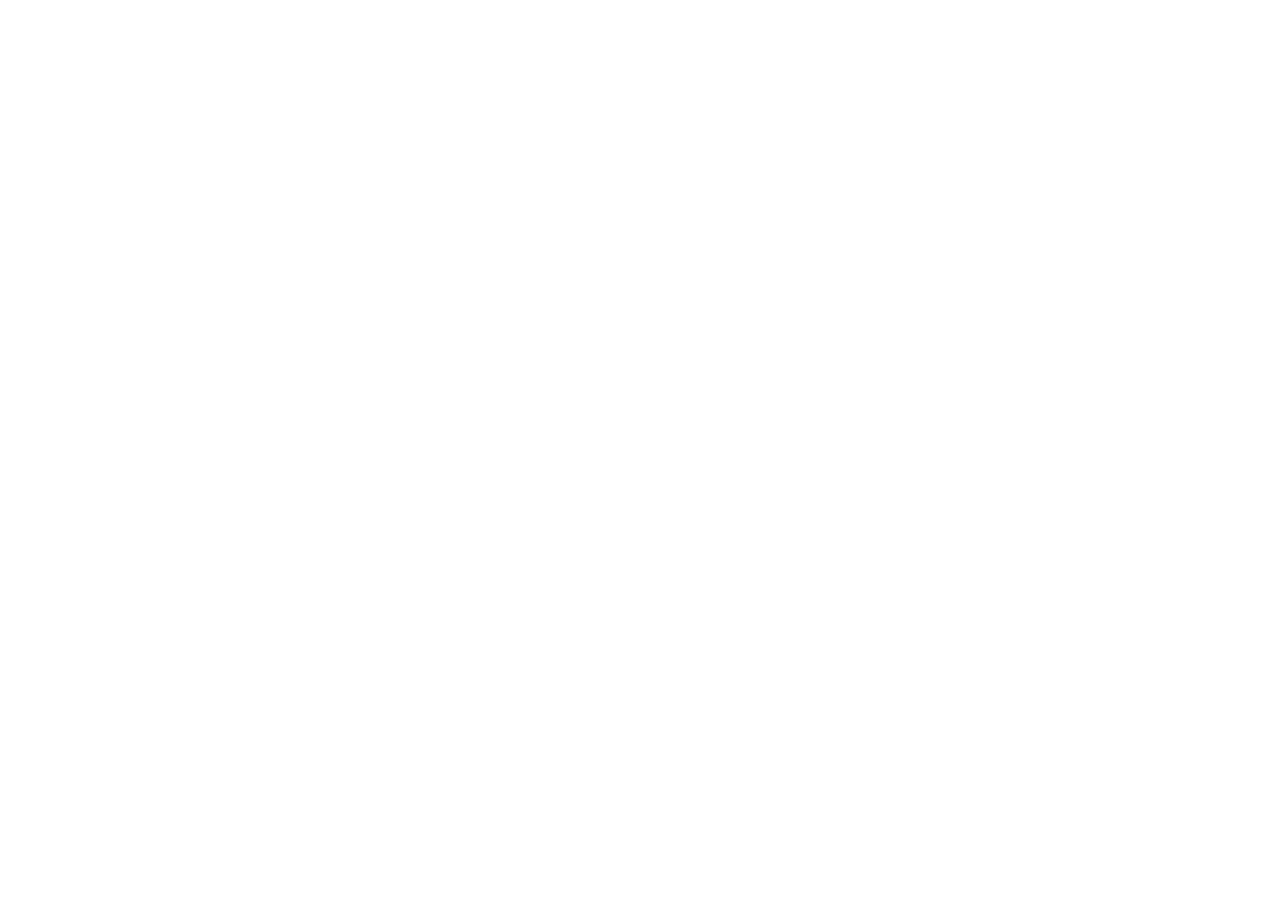
==== front-end/index.html @ 9d502c89 "init front-end" ====
<!DOCTYPE html>
<html lang="en">
<head>
    <meta charset="UTF-8">
    <meta name="viewport" content="width=device-width, initial-scale=1.0">
    <link rel="stylesheet" href="style.css">
    <title>Деловой Обед</title>
</head>
<body>
    
</body>
</html>
---- front-end/style.css ----
html, body, div, span, applet, object, 
	iframe, 
h1, h2, h3, h4, h5, h6, p, blockquote, 
	pre, 
a, abbr, acronym, address, big, cite, 
	code, 
del, dfn, em, img, ins, kbd, q, s, 
	samp, 
small, strike, strong, sub, sup, 
	tt, var, 
b, u, i, center,
dl, dt, dd, ol, ul, li,
fieldset, form, label, legend,
table, caption, tbody, tfoot, thead, 
	tr, th, td, 
article, aside, canvas, details, embed,
figure, figcaption, footer, header, 
	hgroup, 
menu, nav, output, ruby, section, 
	summary, 
time, mark, audio, video {
	margin: 0;
	padding: 0;
	border: 0;
	font-size: 100%;
	font: inherit;
	vertical-align: baseline;
}
/* HTML5 display-role reset for 
	older browsers */ 
article, aside, details, figcaption, 
	figure, 
footer, header, hgroup, menu, nav, 
	section { 
	display: block;
}
body {
	line-height: 1;
}
ol, ul {
	list-style: none;
}
blockquote, q {
	quotes: none;
}
blockquote:before, blockquote:after,
q:before, q:after {
	content: '';
	content: none;
}
table {
	border-collapse: collapse;
	border-spacing: 0;
}




.container{

}


@media(max-width: 360px){

}
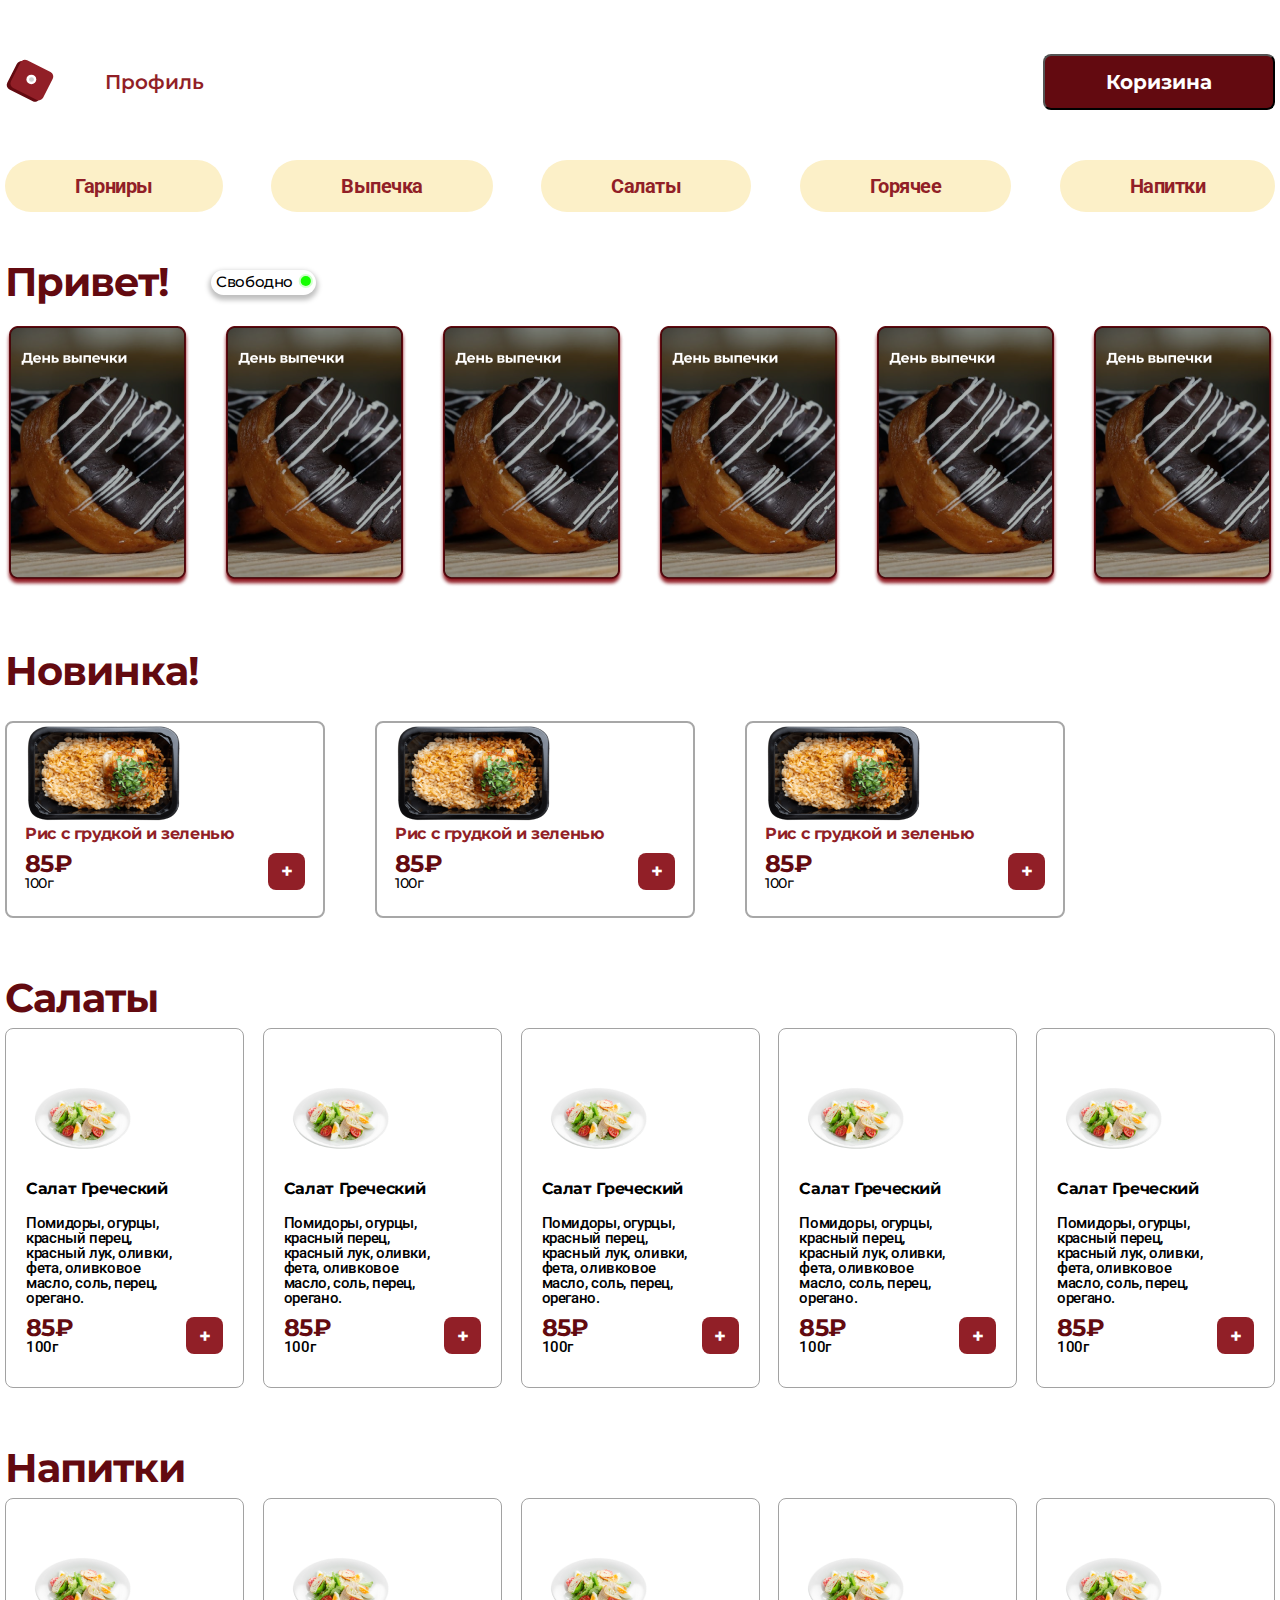
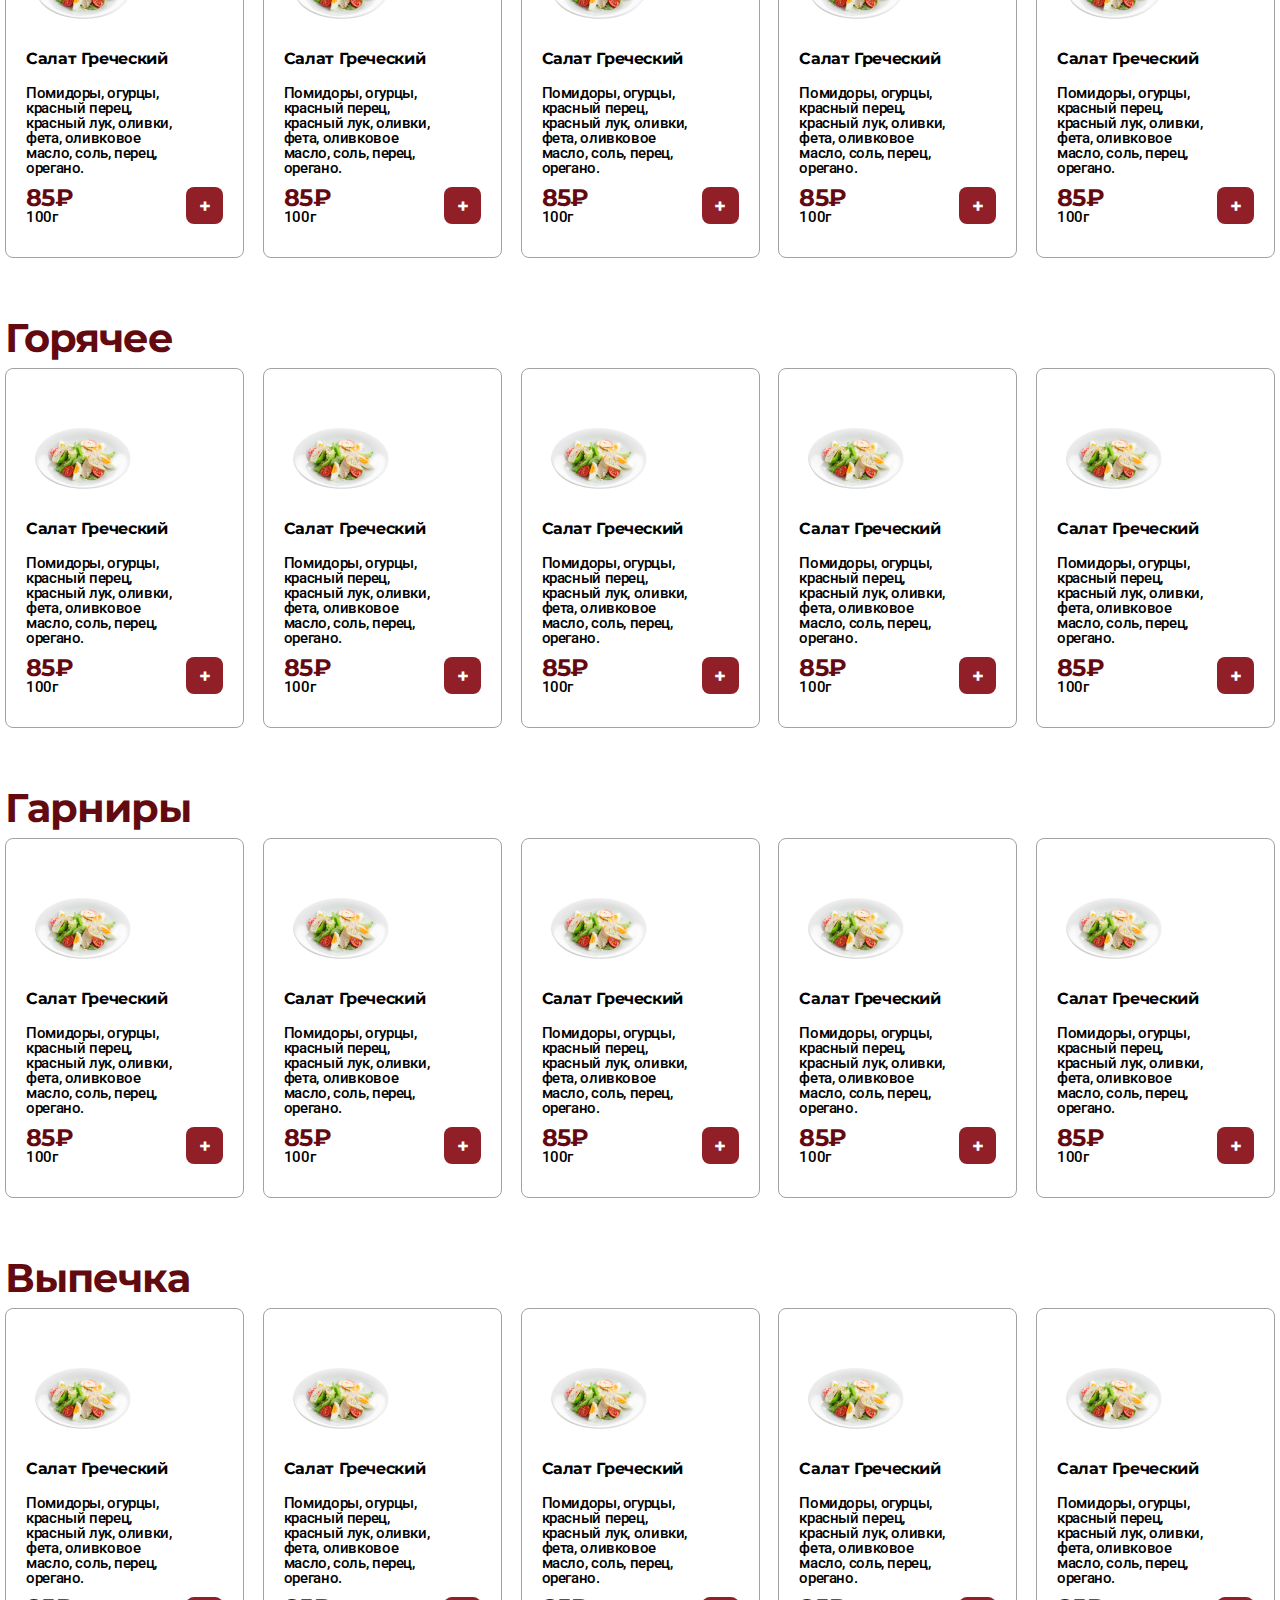
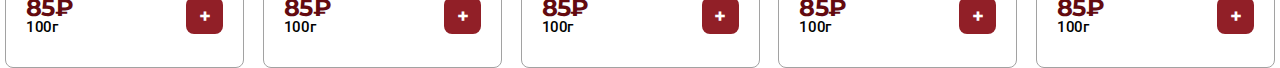
==== commit bdd7e52c: "main apge" ====
--- a/front-end/index.html
+++ b/front-end/index.html
@@ -1,12 +1,453 @@
 <!DOCTYPE html>
 <html lang="en">
+
 <head>
     <meta charset="UTF-8">
     <meta name="viewport" content="width=device-width, initial-scale=1.0">
     <link rel="stylesheet" href="style.css">
+    <link rel="shortcut icon" href="img/logo.svg" type="image/x-icon">
     <title>Деловой Обед</title>
 </head>
+
 <body>
-    
+    <header class="header">
+        <div class="container">
+            <div class="wrapper">
+                <div class="header__logo"><img src="img/logo.svg" alt=""></div>
+                <nav class="menu">
+                    <ul>
+                        <li><a href="user.html">Профиль</a></li>
+                    </ul>
+                </nav>
+                <button class="header__cart">Коризина</button>
+            </div>
+        </div>
+    </header>
+
+    <main class="content">
+        <section class="link_to_menu">
+            <div class="container">
+                <div class="wrapper">
+                    <div class="link_el">
+                        <p>Гарниры</p>
+                    </div>
+                    <div class="link_el">
+                        <p>Выпечка</p>
+                    </div>
+                    <div class="link_el">
+                        <p>Салаты</p>
+                    </div>
+                    <div class="link_el">
+                        <p>Горячее</p>
+                    </div>
+                    <div class="link_el">
+                        <p>Напитки</p>
+                    </div>
+                </div>
+            </div>
+        </section>
+        <section class="welcome">
+            <div class="container">
+                <div class="wrapper_title">
+                    <h1>Привет!</h1>
+                    <div class="queue">
+                        <p>Свободно</p>
+                        <div class="point">
+                            <img src="img/point.svg" alt="">
+                        </div>
+                    </div>
+                </div>
+            </div>
+        </section>
+        <section class="stories">
+            <div class="container">
+                <div class="wrapper">
+                    <img src="img/stories.png" alt="">
+                    <img src="img/stories.png" alt="">
+                    <img src="img/stories.png" alt="">
+                    <img src="img/stories.png" alt="">
+                    <img src="img/stories.png" alt="">
+                    <img src="img/stories.png" alt="">
+                </div>
+            </div>
+        </section>
+        <section class="new">
+            <div class="container">
+                <h1>Новинка!</h1>
+                <div class="wrapper">
+                    <div class="new__card">
+                        <img src="img/new.png" alt="">
+                        <h3>Рис с грудкой и зеленью</h3>
+                        <div class="new__card-footer">
+                            <div class="price">
+                                <h4>85₽</h4>
+                                <p>100г</p>
+                            </div>
+                            <button class="add__cart">+</button>
+                        </div>
+                    </div>
+                    <div class="new__card">
+                        <img src="img/new.png" alt="">
+                        <h3>Рис с грудкой и зеленью</h3>
+                        <div class="new__card-footer">
+                            <div class="price">
+                                <h4>85₽</h4>
+                                <p>100г</p>
+                            </div>
+                            <button class="add__cart">+</button>
+                        </div>
+                    </div>
+                    <div class="new__card">
+                        <img src="img/new.png" alt="">
+                        <h3>Рис с грудкой и зеленью</h3>
+                        <div class="new__card-footer">
+                            <div class="price">
+                                <h4>85₽</h4>
+                                <p>100г</p>
+                            </div>
+                            <button class="add__cart">+</button>
+                        </div>
+                    </div>
+                </div>
+            </div>
+        </section>
+
+        <section class="salad" id="salad">
+            <div class="container">
+                <h1 class="eat__title">Салаты</h1>
+                <div class="wrapper">
+                    <div class="eat__product">
+                        <img src="img/salad.png" alt="">
+                        <h3>Салат Греческий</h3>
+                        <p>Помидоры, огурцы, красный перец, красный лук, оливки, фета, оливковое масло, соль, перец, орегано.</p>
+                        <div class="new__card-footer">
+                            <div class="price">
+                                <h4>85₽</h4>
+                                <p>100г</p>
+                            </div>
+                            <button class="add__cart">+</button>
+                        </div>
+                    </div>
+                    <div class="eat__product">
+                        <img src="img/salad.png" alt="">
+                        <h3>Салат Греческий</h3>
+                        <p>Помидоры, огурцы, красный перец, красный лук, оливки, фета, оливковое масло, соль, перец, орегано.</p>
+                        <div class="new__card-footer">
+                            <div class="price">
+                                <h4>85₽</h4>
+                                <p>100г</p>
+                            </div>
+                            <button class="add__cart">+</button>
+                        </div>
+                    </div>
+                    <div class="eat__product">
+                        <img src="img/salad.png" alt="">
+                        <h3>Салат Греческий</h3>
+                        <p>Помидоры, огурцы, красный перец, красный лук, оливки, фета, оливковое масло, соль, перец, орегано.</p>
+                        <div class="new__card-footer">
+                            <div class="price">
+                                <h4>85₽</h4>
+                                <p>100г</p>
+                            </div>
+                            <button class="add__cart">+</button>
+                        </div>
+                    </div>
+                    <div class="eat__product">
+                        <img src="img/salad.png" alt="">
+                        <h3>Салат Греческий</h3>
+                        <p>Помидоры, огурцы, красный перец, красный лук, оливки, фета, оливковое масло, соль, перец, орегано.</p>
+                        <div class="new__card-footer">
+                            <div class="price">
+                                <h4>85₽</h4>
+                                <p>100г</p>
+                            </div>
+                            <button class="add__cart">+</button>
+                        </div>
+                    </div>
+                    <div class="eat__product">
+                        <img src="img/salad.png" alt="">
+                        <h3>Салат Греческий</h3>
+                        <p>Помидоры, огурцы, красный перец, красный лук, оливки, фета, оливковое масло, соль, перец, орегано.</p>
+                        <div class="new__card-footer">
+                            <div class="price">
+                                <h4>85₽</h4>
+                                <p>100г</p>
+                            </div>
+                            <button class="add__cart">+</button>
+                        </div>
+                    </div>
+                </div>
+            </div>
+        </section>
+        <section class="drink" id="drink">
+            <div class="container">
+                <h1 class="eat__title">Напитки</h1>
+                <div class="wrapper">
+                    <div class="eat__product">
+                        <img src="img/salad.png" alt="">
+                        <h3>Салат Греческий</h3>
+                        <p>Помидоры, огурцы, красный перец, красный лук, оливки, фета, оливковое масло, соль, перец, орегано.</p>
+                        <div class="new__card-footer">
+                            <div class="price">
+                                <h4>85₽</h4>
+                                <p>100г</p>
+                            </div>
+                            <button class="add__cart">+</button>
+                        </div>
+                    </div>
+                    <div class="eat__product">
+                        <img src="img/salad.png" alt="">
+                        <h3>Салат Греческий</h3>
+                        <p>Помидоры, огурцы, красный перец, красный лук, оливки, фета, оливковое масло, соль, перец, орегано.</p>
+                        <div class="new__card-footer">
+                            <div class="price">
+                                <h4>85₽</h4>
+                                <p>100г</p>
+                            </div>
+                            <button class="add__cart">+</button>
+                        </div>
+                    </div>
+                    <div class="eat__product">
+                        <img src="img/salad.png" alt="">
+                        <h3>Салат Греческий</h3>
+                        <p>Помидоры, огурцы, красный перец, красный лук, оливки, фета, оливковое масло, соль, перец, орегано.</p>
+                        <div class="new__card-footer">
+                            <div class="price">
+                                <h4>85₽</h4>
+                                <p>100г</p>
+                            </div>
+                            <button class="add__cart">+</button>
+                        </div>
+                    </div>
+                    <div class="eat__product">
+                        <img src="img/salad.png" alt="">
+                        <h3>Салат Греческий</h3>
+                        <p>Помидоры, огурцы, красный перец, красный лук, оливки, фета, оливковое масло, соль, перец, орегано.</p>
+                        <div class="new__card-footer">
+                            <div class="price">
+                                <h4>85₽</h4>
+                                <p>100г</p>
+                            </div>
+                            <button class="add__cart">+</button>
+                        </div>
+                    </div>
+                    <div class="eat__product">
+                        <img src="img/salad.png" alt="">
+                        <h3>Салат Греческий</h3>
+                        <p>Помидоры, огурцы, красный перец, красный лук, оливки, фета, оливковое масло, соль, перец, орегано.</p>
+                        <div class="new__card-footer">
+                            <div class="price">
+                                <h4>85₽</h4>
+                                <p>100г</p>
+                            </div>
+                            <button class="add__cart">+</button>
+                        </div>
+                    </div>
+                </div>
+            </div>
+        </section>
+        <section class="hot" id="hot">
+            <div class="container">
+                <h1 class="eat__title">Горячее</h1>
+                <div class="wrapper">
+                    <div class="eat__product">
+                        <img src="img/salad.png" alt="">
+                        <h3>Салат Греческий</h3>
+                        <p>Помидоры, огурцы, красный перец, красный лук, оливки, фета, оливковое масло, соль, перец, орегано.</p>
+                        <div class="new__card-footer">
+                            <div class="price">
+                                <h4>85₽</h4>
+                                <p>100г</p>
+                            </div>
+                            <button class="add__cart">+</button>
+                        </div>
+                    </div>
+                    <div class="eat__product">
+                        <img src="img/salad.png" alt="">
+                        <h3>Салат Греческий</h3>
+                        <p>Помидоры, огурцы, красный перец, красный лук, оливки, фета, оливковое масло, соль, перец, орегано.</p>
+                        <div class="new__card-footer">
+                            <div class="price">
+                                <h4>85₽</h4>
+                                <p>100г</p>
+                            </div>
+                            <button class="add__cart">+</button>
+                        </div>
+                    </div>
+                    <div class="eat__product">
+                        <img src="img/salad.png" alt="">
+                        <h3>Салат Греческий</h3>
+                        <p>Помидоры, огурцы, красный перец, красный лук, оливки, фета, оливковое масло, соль, перец, орегано.</p>
+                        <div class="new__card-footer">
+                            <div class="price">
+                                <h4>85₽</h4>
+                                <p>100г</p>
+                            </div>
+                            <button class="add__cart">+</button>
+                        </div>
+                    </div>
+                    <div class="eat__product">
+                        <img src="img/salad.png" alt="">
+                        <h3>Салат Греческий</h3>
+                        <p>Помидоры, огурцы, красный перец, красный лук, оливки, фета, оливковое масло, соль, перец, орегано.</p>
+                        <div class="new__card-footer">
+                            <div class="price">
+                                <h4>85₽</h4>
+                                <p>100г</p>
+                            </div>
+                            <button class="add__cart">+</button>
+                        </div>
+                    </div>
+                    <div class="eat__product">
+                        <img src="img/salad.png" alt="">
+                        <h3>Салат Греческий</h3>
+                        <p>Помидоры, огурцы, красный перец, красный лук, оливки, фета, оливковое масло, соль, перец, орегано.</p>
+                        <div class="new__card-footer">
+                            <div class="price">
+                                <h4>85₽</h4>
+                                <p>100г</p>
+                            </div>
+                            <button class="add__cart">+</button>
+                        </div>
+                    </div>
+                </div>
+            </div>
+        </section>
+        <section class="garnish" id="garnish">
+            <div class="container">
+                <h1 class="eat__title">Гарниры</h1>
+                <div class="wrapper">
+                    <div class="eat__product">
+                        <img src="img/salad.png" alt="">
+                        <h3>Салат Греческий</h3>
+                        <p>Помидоры, огурцы, красный перец, красный лук, оливки, фета, оливковое масло, соль, перец, орегано.</p>
+                        <div class="new__card-footer">
+                            <div class="price">
+                                <h4>85₽</h4>
+                                <p>100г</p>
+                            </div>
+                            <button class="add__cart">+</button>
+                        </div>
+                    </div>
+                    <div class="eat__product">
+                        <img src="img/salad.png" alt="">
+                        <h3>Салат Греческий</h3>
+                        <p>Помидоры, огурцы, красный перец, красный лук, оливки, фета, оливковое масло, соль, перец, орегано.</p>
+                        <div class="new__card-footer">
+                            <div class="price">
+                                <h4>85₽</h4>
+                                <p>100г</p>
+                            </div>
+                            <button class="add__cart">+</button>
+                        </div>
+                    </div>
+                    <div class="eat__product">
+                        <img src="img/salad.png" alt="">
+                        <h3>Салат Греческий</h3>
+                        <p>Помидоры, огурцы, красный перец, красный лук, оливки, фета, оливковое масло, соль, перец, орегано.</p>
+                        <div class="new__card-footer">
+                            <div class="price">
+                                <h4>85₽</h4>
+                                <p>100г</p>
+                            </div>
+                            <button class="add__cart">+</button>
+                        </div>
+                    </div>
+                    <div class="eat__product">
+                        <img src="img/salad.png" alt="">
+                        <h3>Салат Греческий</h3>
+                        <p>Помидоры, огурцы, красный перец, красный лук, оливки, фета, оливковое масло, соль, перец, орегано.</p>
+                        <div class="new__card-footer">
+                            <div class="price">
+                                <h4>85₽</h4>
+                                <p>100г</p>
+                            </div>
+                            <button class="add__cart">+</button>
+                        </div>
+                    </div>
+                    <div class="eat__product">
+                        <img src="img/salad.png" alt="">
+                        <h3>Салат Греческий</h3>
+                        <p>Помидоры, огурцы, красный перец, красный лук, оливки, фета, оливковое масло, соль, перец, орегано.</p>
+                        <div class="new__card-footer">
+                            <div class="price">
+                                <h4>85₽</h4>
+                                <p>100г</p>
+                            </div>
+                            <button class="add__cart">+</button>
+                        </div>
+                    </div>
+                </div>
+            </div>
+        </section>
+        <section class="cake" id="cake">
+            <div class="container">
+                <h1 class="eat__title">Выпечка</h1>
+                <div class="wrapper">
+                    <div class="eat__product">
+                        <img src="img/salad.png" alt="">
+                        <h3>Салат Греческий</h3>
+                        <p>Помидоры, огурцы, красный перец, красный лук, оливки, фета, оливковое масло, соль, перец, орегано.</p>
+                        <div class="new__card-footer">
+                            <div class="price">
+                                <h4>85₽</h4>
+                                <p>100г</p>
+                            </div>
+                            <button class="add__cart">+</button>
+                        </div>
+                    </div>
+                    <div class="eat__product">
+                        <img src="img/salad.png" alt="">
+                        <h3>Салат Греческий</h3>
+                        <p>Помидоры, огурцы, красный перец, красный лук, оливки, фета, оливковое масло, соль, перец, орегано.</p>
+                        <div class="new__card-footer">
+                            <div class="price">
+                                <h4>85₽</h4>
+                                <p>100г</p>
+                            </div>
+                            <button class="add__cart">+</button>
+                        </div>
+                    </div>
+                    <div class="eat__product">
+                        <img src="img/salad.png" alt="">
+                        <h3>Салат Греческий</h3>
+                        <p>Помидоры, огурцы, красный перец, красный лук, оливки, фета, оливковое масло, соль, перец, орегано.</p>
+                        <div class="new__card-footer">
+                            <div class="price">
+                                <h4>85₽</h4>
+                                <p>100г</p>
+                            </div>
+                            <button class="add__cart">+</button>
+                        </div>
+                    </div>
+                    <div class="eat__product">
+                        <img src="img/salad.png" alt="">
+                        <h3>Салат Греческий</h3>
+                        <p>Помидоры, огурцы, красный перец, красный лук, оливки, фета, оливковое масло, соль, перец, орегано.</p>
+                        <div class="new__card-footer">
+                            <div class="price">
+                                <h4>85₽</h4>
+                                <p>100г</p>
+                            </div>
+                            <button class="add__cart">+</button>
+                        </div>
+                    </div>
+                    <div class="eat__product">
+                        <img src="img/salad.png" alt="">
+                        <h3>Салат Греческий</h3>
+                        <p>Помидоры, огурцы, красный перец, красный лук, оливки, фета, оливковое масло, соль, перец, орегано.</p>
+                        <div class="new__card-footer">
+                            <div class="price">
+                                <h4>85₽</h4>
+                                <p>100г</p>
+                            </div>
+                            <button class="add__cart">+</button>
+                        </div>
+                    </div>
+                </div>
+            </div>
+        </section>
+    </main>
 </body>
+
 </html>--- a/front-end/style.css
+++ b/front-end/style.css
@@ -1,66 +1,398 @@
-html, body, div, span, applet, object, 
-	iframe, 
-h1, h2, h3, h4, h5, h6, p, blockquote, 
-	pre, 
-a, abbr, acronym, address, big, cite, 
-	code, 
-del, dfn, em, img, ins, kbd, q, s, 
-	samp, 
-small, strike, strong, sub, sup, 
-	tt, var, 
-b, u, i, center,
-dl, dt, dd, ol, ul, li,
-fieldset, form, label, legend,
-table, caption, tbody, tfoot, thead, 
-	tr, th, td, 
-article, aside, canvas, details, embed,
-figure, figcaption, footer, header, 
-	hgroup, 
-menu, nav, output, ruby, section, 
-	summary, 
-time, mark, audio, video {
-	margin: 0;
-	padding: 0;
-	border: 0;
-	font-size: 100%;
-	font: inherit;
-	vertical-align: baseline;
-}
+@import url('https://fonts.googleapis.com/css2?family=Montserrat:wght@400;500;600;700&family=Roboto:wght@400;500&display=swap');
+
+html,
+body,
+div,
+span,
+applet,
+object,
+iframe,
+h1,
+h2,
+h3,
+h4,
+h5,
+h6,
+p,
+blockquote,
+pre,
+a,
+abbr,
+acronym,
+address,
+big,
+cite,
+code,
+del,
+dfn,
+em,
+img,
+ins,
+kbd,
+q,
+s,
+samp,
+small,
+strike,
+strong,
+sub,
+sup,
+tt,
+var,
+b,
+u,
+i,
+center,
+dl,
+dt,
+dd,
+ol,
+ul,
+li,
+fieldset,
+form,
+label,
+legend,
+table,
+caption,
+tbody,
+tfoot,
+thead,
+tr,
+th,
+td,
+article,
+aside,
+canvas,
+details,
+embed,
+figure,
+figcaption,
+footer,
+header,
+hgroup,
+menu,
+nav,
+output,
+ruby,
+section,
+summary,
+time,
+mark,
+audio,
+video {
+    margin: 0;
+    padding: 0;
+    border: 0;
+    font-size: 100%;
+    font: inherit;
+    vertical-align: baseline;
+}
+
 /* HTML5 display-role reset for 
-	older browsers */ 
-article, aside, details, figcaption, 
-	figure, 
-footer, header, hgroup, menu, nav, 
-	section { 
-	display: block;
-}
+	older browsers */
+article,
+aside,
+details,
+figcaption,
+figure,
+footer,
+header,
+hgroup,
+menu,
+nav,
+section {
+    display: block;
+}
+
 body {
-	line-height: 1;
-}
-ol, ul {
-	list-style: none;
-}
-blockquote, q {
-	quotes: none;
-}
-blockquote:before, blockquote:after,
-q:before, q:after {
-	content: '';
-	content: none;
-}
+    line-height: 1;
+}
+
+ol,
+ul {
+    list-style: none;
+}
+
+blockquote,
+q {
+    quotes: none;
+}
+
+blockquote:before,
+blockquote:after,
+q:before,
+q:after {
+    content: '';
+    content: none;
+}
+
 table {
-	border-collapse: collapse;
-	border-spacing: 0;
-}
-
-
-
-
-.container{
-
-}
-
-
-@media(max-width: 360px){
-
+    border-collapse: collapse;
+    border-spacing: 0;
+}
+
+
+
+
+.container {
+    width: 1270px;
+    margin: 0 auto;
+}
+
+.wrapper {
+    display: flex;
+    justify-content: space-between;
+    align-items: center;
+    flex-wrap: wrap;
+}
+
+.header {
+    padding-top: 54px;
+}
+
+.menu {
+    flex-basis: 70%;
+}
+
+.menu ul li a {
+    text-decoration: none;
+    color: #911F27;
+    font-family: Montserrat;
+    font-size: 20px;
+    font-style: normal;
+    font-weight: 600;
+    line-height: normal;
+}
+
+.header__cart {
+    cursor: pointer;
+
+    padding: 14px 61px;
+
+    color: #FFF;
+    font-family: Montserrat;
+    font-size: 20px;
+
+    font-weight: 700;
+    border-radius: 8px;
+    background: #630A10;
+}
+
+.link_to_menu {
+    padding-top: 50px;
+}
+
+.link_el {
+    cursor: pointer;
+    padding: 16px 70px;
+    border-radius: 33.5px;
+    background: #FCF0C8;
+}
+
+.link_el p {
+    color: #911F27;
+    font-family: Roboto;
+    font-size: 20px;
+    font-style: normal;
+    font-weight: 700;
+    line-height: 100%;
+    /* 20px */
+    letter-spacing: -0.5px;
+}
+
+.welcome {
+    padding-top: 50px;
+}
+
+.stories {
+    padding-top: 24px;
+}
+
+.stories img {
+    cursor: pointer;
+}
+
+.wrapper_title {
+    display: flex;
+    align-items: center;
+}
+
+.wrapper_title h1 {
+    color: #630A10;
+    font-family: Montserrat;
+    font-size: 40px;
+    font-style: normal;
+    font-weight: 700;
+    line-height: 100%;
+    /* 40px */
+    letter-spacing: -1px;
+}
+
+.queue {
+    margin-left: 42px;
+    padding: 4px 0px;
+    display: flex;
+    border-radius: 12.5px;
+    background: #FFF;
+    box-shadow: 0px 3px 5.3px 2px rgba(0, 0, 0, 0.25);
+}
+
+.queue p {
+    padding: 0px 5px;
+
+    color: #000;
+    font-family: Montserrat;
+    font-size: 15px;
+    font-style: normal;
+    font-weight: 500;
+    line-height: 100%;
+    /* 15px */
+    letter-spacing: -0.375px;
+}
+
+.point {
+    padding-right: 3px;
+}
+
+.new {
+    padding-top: 63px;
+}
+
+.new .wrapper {
+    justify-content: flex-start;
+}
+
+
+
+.new h1 {
+    color: #630A10;
+    font-family: Montserrat;
+    font-size: 40px;
+    font-style: normal;
+    font-weight: 700;
+    line-height: 100%;
+    /* 40px */
+    letter-spacing: -1px;
+
+    padding-bottom: 30px;
+}
+
+
+.new__card {
+    margin-right: 50px;
+    width: 280px;
+    height: 193px;
+    padding: 0px 18px;
+    border-radius: 8px;
+    border: 2px solid #A7A7A7;
+}
+
+.new__card h3 {
+    color: #911F27;
+    font-family: Montserrat;
+
+    font-style: normal;
+    font-weight: 700;
+    line-height: 100%;
+    /* 15px */
+    letter-spacing: -0.375px;
+}
+
+.new__card-footer {
+    padding-top: 10px;
+    display: flex;
+    align-items: center;
+    justify-content: space-between;
+}
+
+.price h4 {
+    color: #630A10;
+    font-family: Montserrat;
+    font-size: 24px;
+    font-style: normal;
+    font-weight: 700;
+    line-height: 100%;
+    /* 24px */
+    letter-spacing: -0.6px;
+}
+
+.price p {
+    color: #000;
+    font-family: Montserrat;
+    font-size: 14px;
+    font-style: normal;
+    font-weight: 500;
+    line-height: 100%;
+    /* 14px */
+    letter-spacing: -0.35px;
+}
+
+.add__cart {
+    cursor: pointer;
+    border: none;
+
+    width: 37px;
+    height: 37px;
+
+    border-radius: 8px;
+    background: #911F27;
+
+    color: #FFF;
+    font-family: Montserrat;
+    font-size: 20px;
+    font-style: normal;
+    font-weight: 700;
+    line-height: 100%;
+    /* 20px */
+    letter-spacing: -0.5px;
+}
+
+.eat__product {
+    padding: 32px 20px;
+    border-radius: 8px;
+    border: 1px solid #A2A2A2;
+    background: #FFF;
+}
+
+.eat__title{
+    padding-top: 60px;
+    padding-bottom: 10px;
+    color: #630A10;
+font-family: Montserrat;
+font-size: 40px;
+font-style: normal;
+font-weight: 700;
+line-height: 100%; /* 40px */
+letter-spacing: -1px;
+}
+
+
+.eat__product h3 {
+    padding-bottom: 19px;
+    color: #000;
+    font-family: Montserrat;
+    font-style: normal;
+    font-weight: 700;
+    line-height: 100%;
+    /* 15px */
+    letter-spacing: -0.375px;
+}
+
+.eat__product p {
+    color: #000;
+    font-family: Roboto;
+    font-size: 15px;
+    font-style: normal;
+    font-weight: 500;
+    line-height: 100%;
+    /* 15px */
+    letter-spacing: -0.375px;
+    width: 160px;
+}
+
+@media(max-width: 450px) {
+    .container {
+        width: 312px;
+    }
 }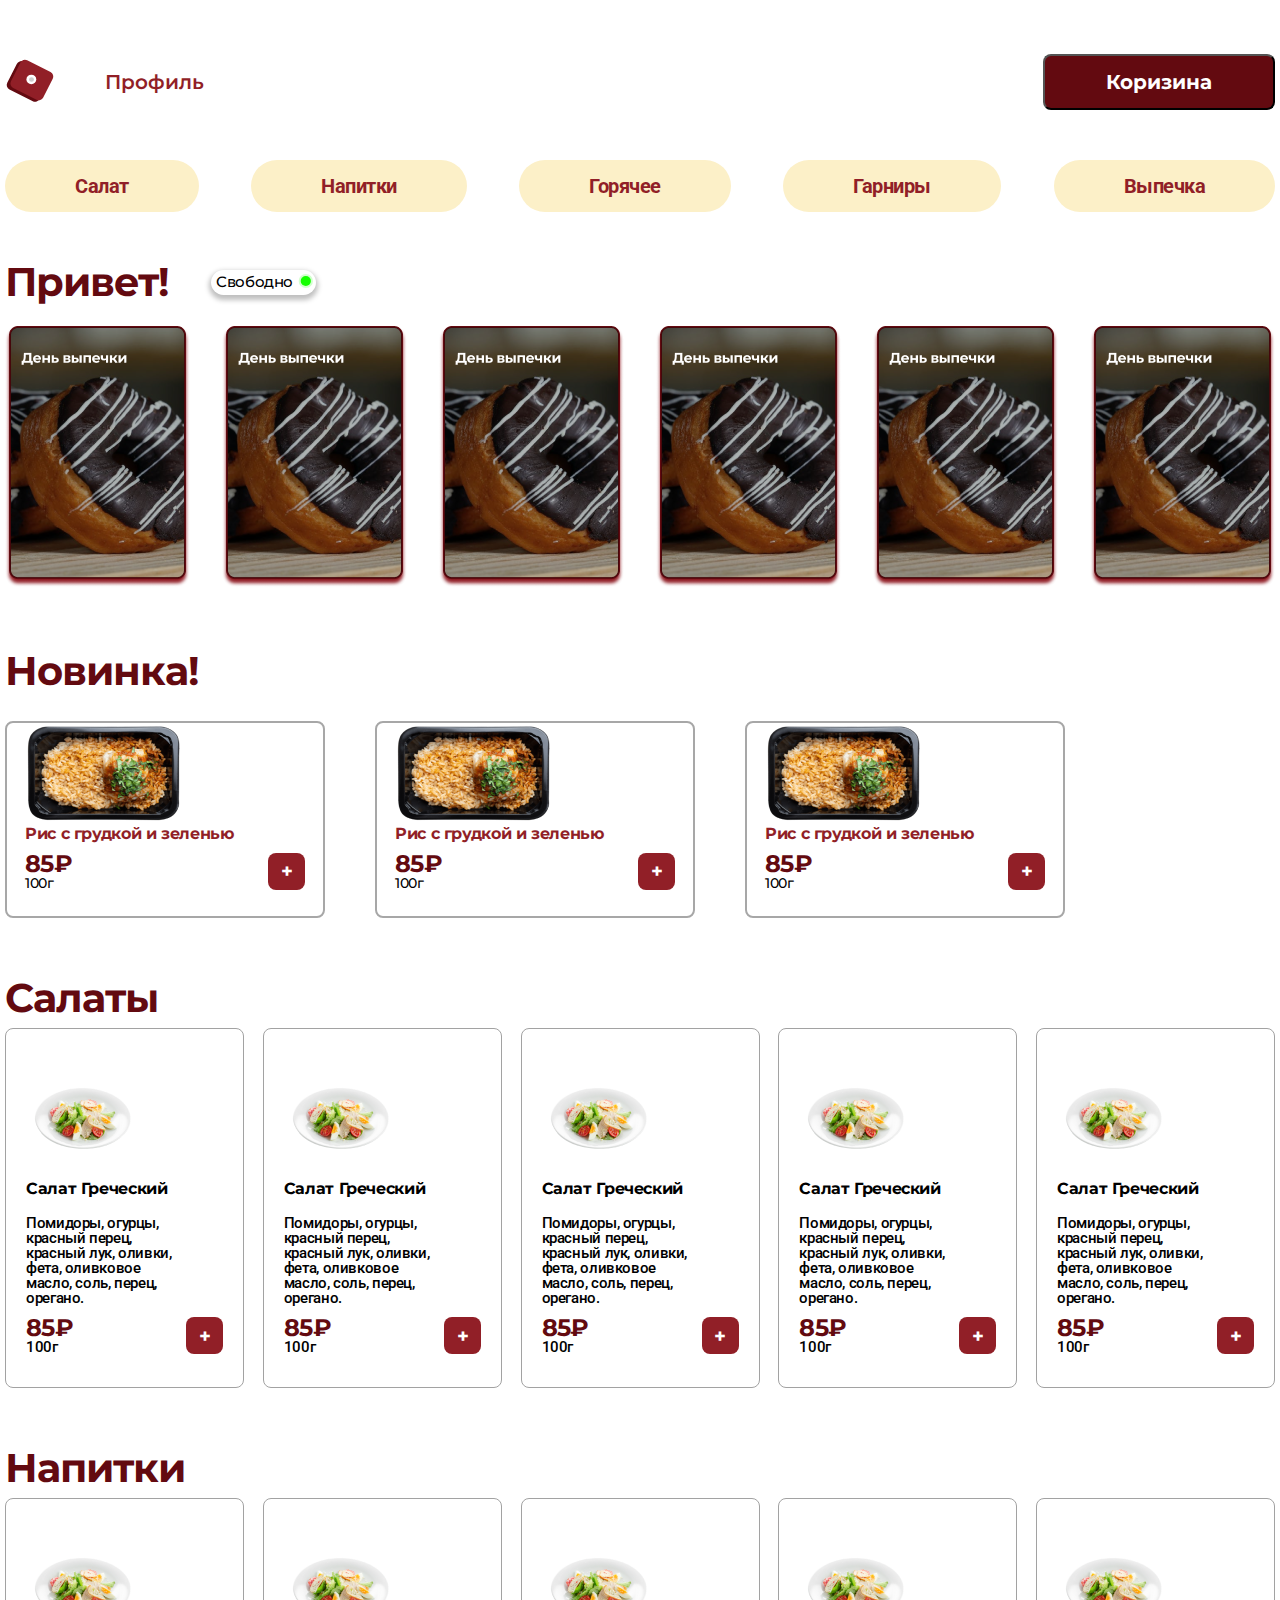
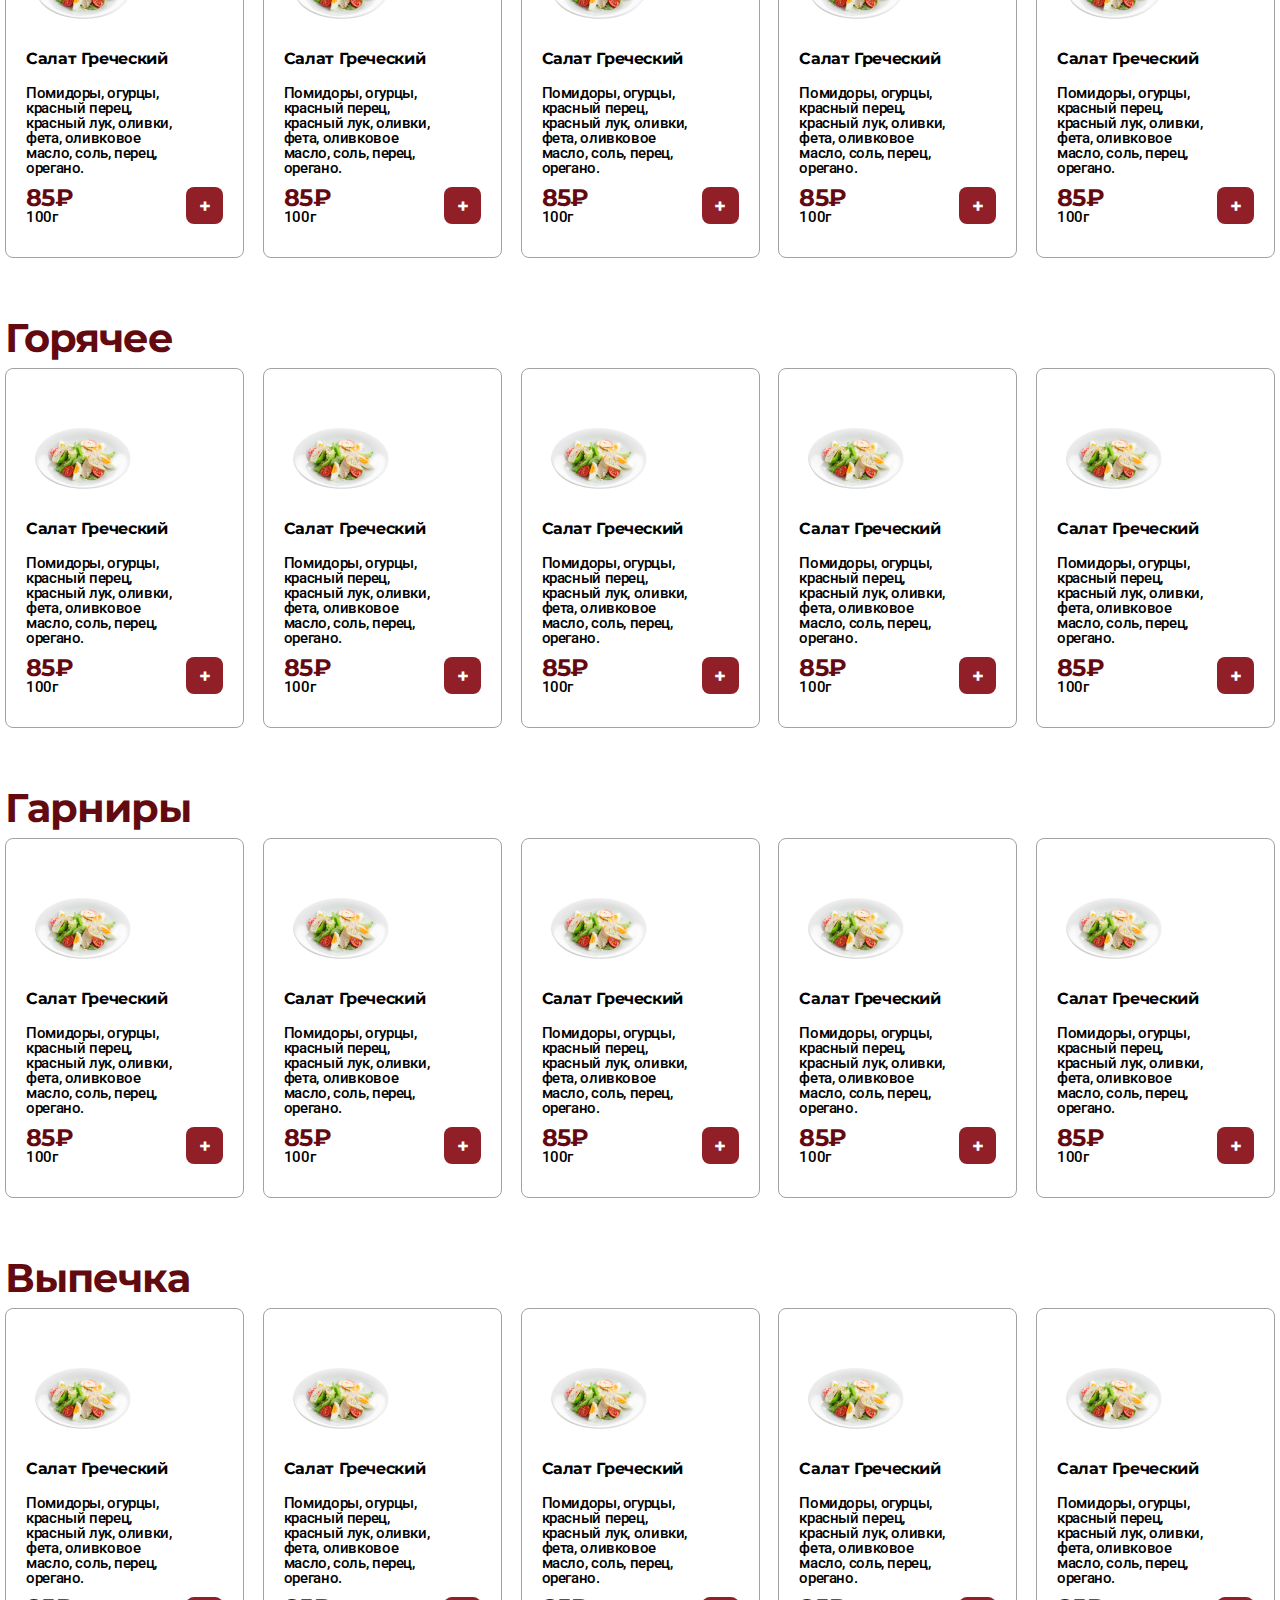
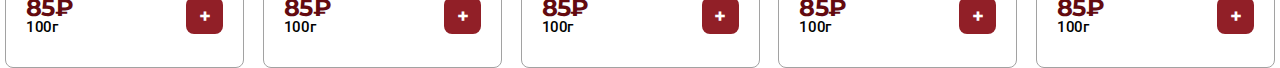
==== commit e3037317: "add edit menu page" ====
--- a/front-end/index.html
+++ b/front-end/index.html
@@ -29,19 +29,19 @@
             <div class="container">
                 <div class="wrapper">
                     <div class="link_el">
-                        <p>Гарниры</p>
+                        <a href="#salad">Салат</a>
                     </div>
                     <div class="link_el">
-                        <p>Выпечка</p>
+                        <a href="#drink">Напитки</a>
                     </div>
                     <div class="link_el">
-                        <p>Салаты</p>
+                        <a href="#hot">Горячее</a>
                     </div>
                     <div class="link_el">
-                        <p>Горячее</p>
+                        <a href="#garnish">Гарниры</a>
                     </div>
                     <div class="link_el">
-                        <p>Напитки</p>
+                        <a href="#cake">Выпечка</a> 
                     </div>
                 </div>
             </div>
--- a/front-end/style.css
+++ b/front-end/style.css
@@ -155,6 +155,10 @@
     flex-basis: 70%;
 }
 
+.menu ul{
+    display: flex;
+}
+
 .menu ul li a {
     text-decoration: none;
     color: #911F27;
@@ -163,6 +167,11 @@
     font-style: normal;
     font-weight: 600;
     line-height: normal;
+    padding-right: 31px;
+}
+
+.admin_menu ul li a{
+    font-size: 20px;
 }
 
 .header__cart {
@@ -190,7 +199,9 @@
     background: #FCF0C8;
 }
 
-.link_el p {
+.link_el a {
+    border: none;
+    text-decoration: none;
     color: #911F27;
     font-family: Roboto;
     font-size: 20px;
@@ -355,40 +366,626 @@
     background: #FFF;
 }
 
-.eat__title{
+.eat__title {
     padding-top: 60px;
     padding-bottom: 10px;
     color: #630A10;
+    font-family: Montserrat;
+    font-size: 40px;
+    font-style: normal;
+    font-weight: 700;
+    line-height: 100%;
+    /* 40px */
+    letter-spacing: -1px;
+}
+
+
+.eat__product h3 {
+    padding-bottom: 19px;
+    color: #000;
+    font-family: Montserrat;
+    font-style: normal;
+    font-weight: 700;
+    line-height: 100%;
+    /* 15px */
+    letter-spacing: -0.375px;
+}
+
+.eat__product p {
+    color: #000;
+    font-family: Roboto;
+    font-size: 15px;
+    font-style: normal;
+    font-weight: 500;
+    line-height: 100%;
+    /* 15px */
+    letter-spacing: -0.375px;
+    width: 160px;
+}
+
+.user_info {
+    padding-top: 100px;
+}
+
+.user_info .wrapper {
+    justify-content: flex-start;
+    align-items: flex-start;
+}
+
+.user_info img {
+    padding-right: 50px;
+}
+
+.user_info-footer h1 {
+    color: #911F27;
+    font-family: Montserrat;
+    font-size: 36px;
+    font-style: normal;
+    font-weight: 700;
+    line-height: normal;
+}
+
+
+.user_info-footer-el {
+    display: flex;
+    align-items: center;
+    margin-bottom: 24px;
+}
+
+.user_info-footer-el p {
+    color: #630A10;
+    font-family: Roboto;
+    font-size: 16px;
+    font-style: normal;
+    font-weight: 700;
+    line-height: normal;
+}
+
+.user_info-footer-wrapper {
+    padding-top: 20px;
+}
+
+.auth {
+    padding-top: 120px;
+}
+
+.auth h1 {
+    padding-bottom: 20px;
+    color: #911F27;
+    font-family: Montserrat;
+    font-size: 40px;
+    font-style: normal;
+    font-weight: 700;
+    line-height: normal;
+}
+
+
+.auth p {
+    color: #000;
+    font-family: Roboto;
+    font-size: 20px;
+    font-style: normal;
+    font-weight: 700;
+    line-height: normal;
+
+    margin-bottom: 80px;
+}
+
+.auth__form {
+    display: flex;
+    flex-direction: column;
+}
+
+.auth input {
+    cursor: pointer;
+    width: 500px;
+    /* height: 64px; */
+
+    border-radius: 8px;
+    border: 1px solid #969696;
+    background: #FFF;
+    padding: 20px 0px;
+    padding-left: 30px;
+    margin-bottom: 16px;
+}
+
+.auth__form button {
+    border: none;
+
+    width: 316px;
+    height: 48px;
+
+    color: #FFF;
+    font-family: Montserrat;
+    font-size: 24px;
+    font-style: normal;
+    font-weight: 700;
+    line-height: 100%;
+    /* 24px */
+    letter-spacing: -0.6px;
+
+
+    border-radius: 8px;
+    background: #911F27;
+}
+
+.link_to_back {
+    margin-top: 60px;
+}
+
+
+.link_to_back a {
+    text-decoration: none;
+    display: flex;
+    align-items: center;
+
+    color: #911F27;
+    text-align: center;
+    font-family: Montserrat;
+    font-size: 20px;
+    font-style: normal;
+    font-weight: 700;
+    line-height: 100%;
+    /* 20px */
+    letter-spacing: -0.5px;
+}
+
+.link_to_back img {
+    padding-right: 10px;
+}
+
+.adress {
+    padding-top: 65px;
+    padding-bottom: 75px;
+}
+
+.adress h3 {
+    color: #911F27;
+    font-family: Montserrat;
+    font-size: 32px;
+    font-style: normal;
+    font-weight: 600;
+    line-height: 100%;
+    /* 32px */
+    letter-spacing: -0.8px;
+}
+
+.adress p {
+    color: #000;
+    font-family: Roboto;
+    font-size: 40px;
+    font-style: normal;
+    font-weight: 400;
+    line-height: 100%;
+    /* 40px */
+    letter-spacing: -1px;
+}
+
+.congif_order h3 {
+    color: #911F27;
+    font-family: Montserrat;
+    font-size: 20px;
+    font-style: normal;
+    font-weight: 700;
+    line-height: 100%;
+    /* 20px */
+    letter-spacing: -0.5px;
+
+    margin-bottom: 50px;
+}
+
+.congif_order_form-wrapper {
+    width: 500px;
+    display: flex;
+    flex-direction: column;
+    margin-bottom: 50px;
+}
+
+.congif_order_form select{
+    margin-bottom: 25px;
+
+    border-radius: 8px;
+    border: 1px solid #B0B0B0;
+
+    padding: 23px 0px;
+    padding-left: 18px;
+}
+
+.congif_order_form input {
+    border-radius: 8px;
+    border: 1px solid #B0B0B0;
+    padding: 23px 0px;
+    padding-left: 18px;
+}
+
+.congif_order_form button {
+    cursor: pointer;
+    border: none;
+
+    color: #FFF;
+    font-family: Montserrat;
+    font-size: 24px;
+    font-style: normal;
+    font-weight: 700;
+    line-height: 100%;
+    /* 24px */
+    letter-spacing: -0.6px;
+
+    width: 281px;
+
+    border-radius: 8px;
+    background: #911F27;
+
+    padding: 18px;
+}
+
+.table select {
+    width: 500px;
+    height: 65px;
+    flex-shrink: 0;
+}
+
+.ready_order{
+    margin-top: 134px;
+}
+
+.ready_order h4{
+    padding-bottom: 32px;
+
+    color: #000;
+    text-align: center;
+    font-family: Montserrat;
+    font-size: 32px;
+    font-style: normal;
+    font-weight: 700;
+    line-height: 100%; /* 32px */
+    letter-spacing: -0.8px;
+}
+
+.ready_order h1{
+    padding-bottom: 48px;
+    color: #911F27;
+    text-align: center;
+    font-family: Montserrat;
+    font-size: 128px;
+    font-style: normal;
+    font-weight: 700;
+    line-height: 100%; /* 128px */
+    letter-spacing: -3.2px;
+}
+
+
+.ready_order button{
+    position: relative;
+    left: 39%;
+
+    border: none;
+
+    color: #FFF;
+    font-family: Montserrat;
+    font-size: 24px;
+    font-style: normal;
+    font-weight: 700;
+    line-height: 100%; /* 24px */
+    letter-spacing: -0.6px;
+
+    width: 281px;
+    height: 59px;
+
+
+    border-radius: 8px;
+    background: #911F27;
+}
+
+.board{
+    margin-top: 147px;
+}
+
+.board h1{
+    color: #911F27;
+    font-family: Montserrat;
+    font-size: 40px;
+    font-style: normal;
+    font-weight: 700;
+    line-height: normal;
+    margin-bottom: 60px;
+}
+
+.board__card{
+    padding: 23px 0px;
+    padding-left: 37px;
+    width: 390px;
+    height: 504px;
+
+    border-radius: 24px;
+    border: 2px solid #9B9B9B;
+    background: #FFF;
+}
+
+.board__card-number{
+    color: #911F27;
+    font-family: Montserrat;
+    font-size: 40px;
+    font-style: normal;
+    font-weight: 700;
+    line-height: normal;
+}
+
+.board__card-el{
+    display: flex;
+    align-items: center;
+}
+
+.board__card-el img{
+    padding-right: 15px;
+}
+
+.board__card-el-info h2{
+    color: #000;
+    font-family: Montserrat;
+    font-size: 20px;
+    font-style: normal;
+    font-weight: 500;
+    line-height: 100%; /* 20px */
+    letter-spacing: -0.5px;
+}
+
+.board__card-el-info h3{
+    color: #630A10;
+    font-family: Montserrat;
+    font-size: 32px;
+    font-style: normal;
+    font-weight: 700;
+    line-height: 100%; /* 32px */
+    letter-spacing: -0.8px;
+}
+
+.board__card-user{
+    margin-top: 45px;
+
+    display: flex;
+    align-items: center;
+}
+
+.board__card-user p{
+    color: #911F27;
+    font-family: Roboto;
+    font-size: 16px;
+    font-style: normal;
+    font-weight: 400;
+    line-height: 100%; /* 16px */
+    letter-spacing: -0.4px;
+}
+
+.board__card-info{
+    display: flex;
+    align-items: center;
+}
+
+.board__card-info-table{
+    padding-right: 10px;
+}
+
+.board__card-info-table p{
+    color: #911F27;
+    font-family: Montserrat;
+    font-size: 16px;
+    font-style: normal;
+    font-weight: 400;
+    line-height: 100%;
+    letter-spacing: -0.4px;
+}
+
+.board__card-info-table span{
+    color: #911F27;
+    font-family: Montserrat;
+    font-size: 24px;
+    font-style: normal;
+    font-weight: 900;
+    line-height: 100%; /* 24px */
+    letter-spacing: -0.6px;
+}
+
+
+
+.board__card-info-time p{
+    color: #911F27;
+    font-family: Montserrat;
+    font-size: 16px;
+    font-style: normal;
+    font-weight: 500;
+    line-height: 100%;
+    letter-spacing: -0.4px;
+}
+
+.board__card-info-time span{
+    color: #911F27;
+    font-family: Montserrat;
+    font-size: 24px;
+    font-style: normal;
+    font-weight: 900;
+    line-height: 100%; /* 24px */
+    letter-spacing: -0.6px;
+}
+
+.board__card button{
+    cursor: pointer;
+    border:none;
+
+    margin-top: 50px;
+
+    width: 316px;
+    height: 48px;
+
+
+    border-radius: 8px;
+    background: #911F27;
+
+    color: #FFF;
+    font-family: Montserrat;
+    font-size: 24px;
+    font-style: normal;
+    font-weight: 700;
+    line-height: 100%; /* 24px */
+    letter-spacing: -0.6px;
+    
+}
+
+.rev{
+    margin-top: 140px;
+}
+
+.rev h1{
+    color: #911F27;
+    font-family: Montserrat;
+    font-size: 40px;
+    font-style: normal;
+    font-weight: 700;
+    line-height: normal;
+
+    margin-bottom: 25px;
+}
+
+.rev input{
+    margin-bottom: 111px;
+    width: 722px;
+    padding: 15px 0px;
+    padding-left: 20px;
+    border-radius: 8px;
+    border: 2px solid #C3C3C3;
+    background: #FFF;
+}
+
+.rev__card{
+    border-radius: 8px;
+    border: 2px solid #A7A7A7;
+
+    padding: 50px 0px;
+    padding-left: 20px;
+}
+
+.rev__card-title{
+    display: flex;
+    align-items: center;
+    margin-bottom: 70px;
+}
+
+
+.rev__card-title h2{
+    margin-left: 10px;
+    width: 218px;
+    color: #911F27;
+    font-family: Montserrat;
+    font-size: 24px;
+    font-style: normal;
+    font-weight: 700;
+    line-height: 100%; /* 24px */
+    letter-spacing: -0.6px;
+}
+
+.rev__card-el{
+    display: flex;
+    align-items: center;
+}
+
+.rev__card-el-user{
+    margin-right: 30px;
+}
+
+.rev__card-el-text h3{
+    color: #630A10;
+    font-family: Montserrat;
+    font-size: 24px;
+    font-style: normal;
+    font-weight: 700;
+    line-height: 100%; /* 24px */
+    letter-spacing: -0.6px;
+
+    margin-bottom: 10px;
+}
+
+.rev__card-el-text p{
+    width: 614px;
+    color: #000;
+    font-family: Roboto;
+    font-size: 24px;
+    font-style: normal;
+    font-weight: 400;
+    line-height: 100%; /* 24px */
+    letter-spacing: -0.6px;
+}
+
+.menu-cards{
+    margin-top: 130px;
+}
+
+.menu-cards .wrapper{
+  justify-content: flex-start;  
+}
+
+.menu-cards h1{
+    color: #911F27;
 font-family: Montserrat;
 font-size: 40px;
 font-style: normal;
 font-weight: 700;
-line-height: 100%; /* 40px */
-letter-spacing: -1px;
-}
-
-
-.eat__product h3 {
-    padding-bottom: 19px;
-    color: #000;
-    font-family: Montserrat;
-    font-style: normal;
-    font-weight: 700;
-    line-height: 100%;
-    /* 15px */
-    letter-spacing: -0.375px;
-}
-
-.eat__product p {
-    color: #000;
-    font-family: Roboto;
-    font-size: 15px;
-    font-style: normal;
-    font-weight: 500;
-    line-height: 100%;
-    /* 15px */
-    letter-spacing: -0.375px;
-    width: 160px;
+line-height: normal;
+margin-bottom: 40px;
+}
+
+.menu-cards .eat__product{
+    margin-right: 15px;
+}
+
+.edit_menu{
+    margin-top: 45px;
+    margin-bottom: 95px;
+}
+
+.edit_menu form{
+    display: flex;
+    flex-direction: column;
+}
+
+.edit_menu-form{
+    padding-left: 20px;
+    border-radius: 8px;
+    border: 2px solid #C3C3C3;
+    background: #FFF;
+    width: 722px;
+    height: 49px;
+    margin-bottom: 15px;
+}
+
+.edit_menu-form-big{
+    padding-left: 20px;
+    border-radius: 8px;
+    border: 2px solid #C3C3C3;
+    background: #FFF;
+    width: 722px;
+    height: 49px;
+    max-width: 722px;
+    min-width: 722px;
+    margin-bottom: 15px;
+}
+
+.edit_menu-btn{
+    border: none;
+    cursor: pointer;
+
+    width: 316px;
+    height: 48px;
+
+    border-radius: 8px;
+    background: #911F27;
+
+    color: #FFF;
+    font-family: Montserrat;
+    font-size: 24px;
+    font-style: normal;
+    font-weight: 700;
+    line-height: 100%; /* 24px */
+    letter-spacing: -0.6px;
 }
 
 @media(max-width: 450px) {
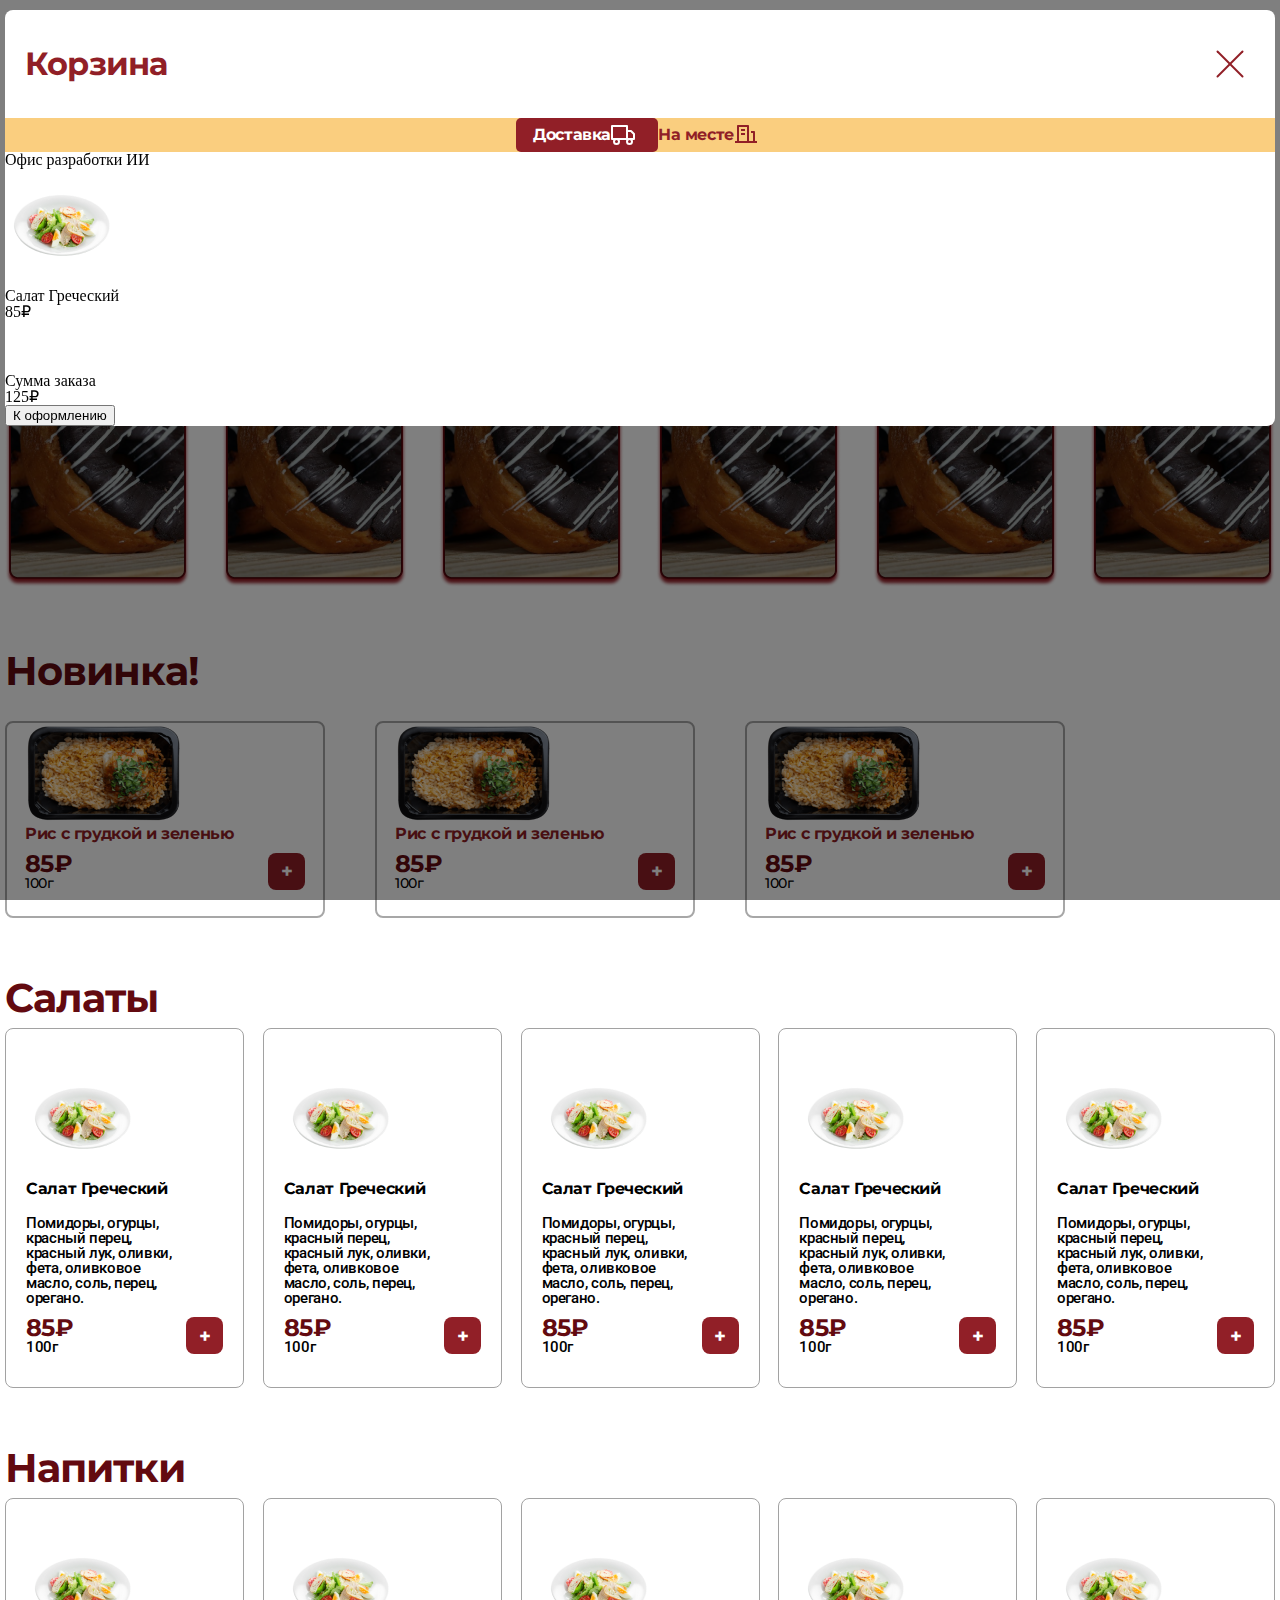
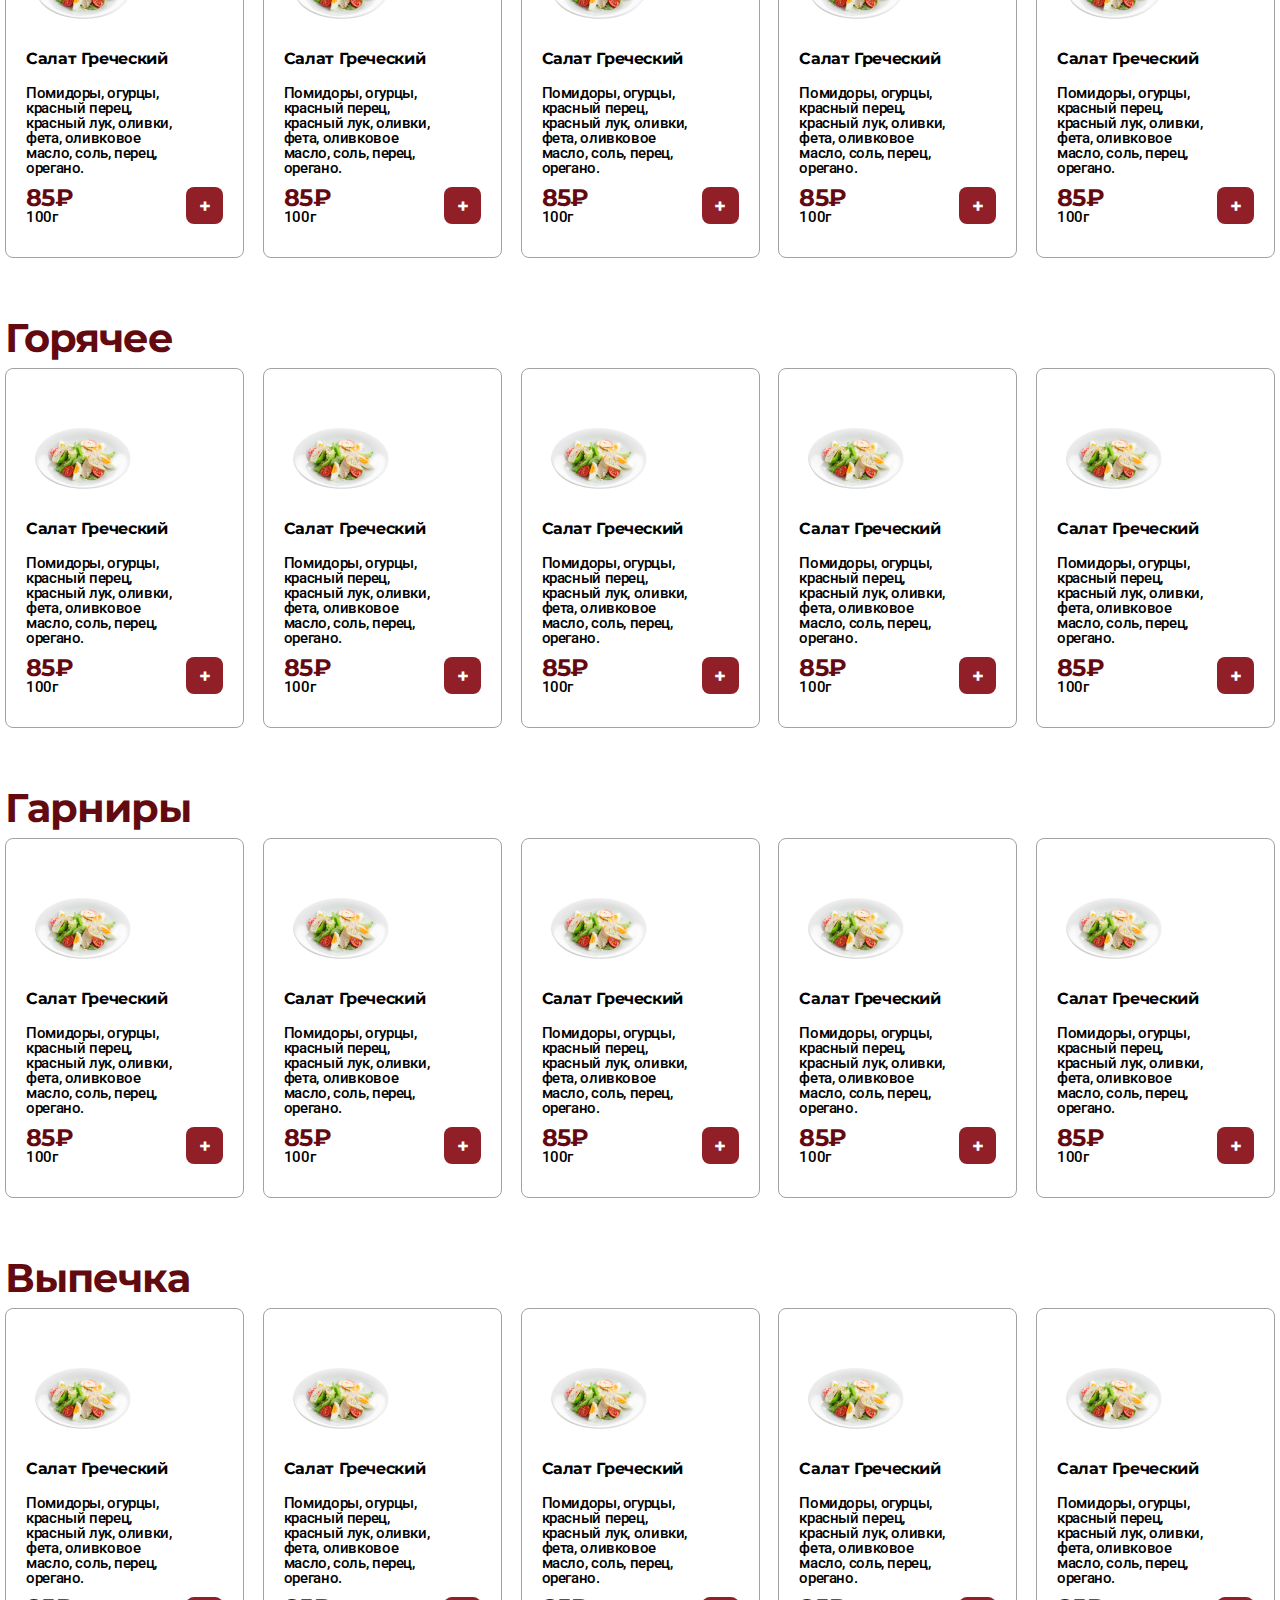
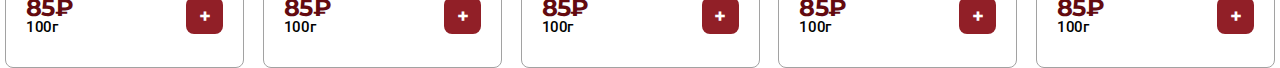
==== commit 770971d8: "add modal cart" ====
--- a/front-end/index.html
+++ b/front-end/index.html
@@ -10,6 +10,55 @@
 </head>
 
 <body>
+    <aside class="cart">
+        <div class="container">
+            <div class="cart__wrapper">
+                <div class="cart__title">
+                    <h1>Корзина</h1>
+                    <img src="img/close.svg" alt="">
+                </div>
+                <div class="cart__type-innings">
+                    <div class="cart__type-innings-wrapper">
+                        <div class="cart__type-innings-el active">
+                            <p>Доставка</p>
+                            <svg class="truck" xmlns="http://www.w3.org/2000/svg" width="24" height="24" viewBox="0 0 24 24" fill="none">
+                                <path d="M16 3H1V16H16V3Z" stroke="#911F27" stroke-width="2" stroke-linecap="round" stroke-linejoin="round"/>
+                                <path d="M16 8H20L23 11V16H16V8Z" stroke="#911F27" stroke-width="2" stroke-linecap="round" stroke-linejoin="round"/>
+                                <path d="M5.5 21C6.88071 21 8 19.8807 8 18.5C8 17.1193 6.88071 16 5.5 16C4.11929 16 3 17.1193 3 18.5C3 19.8807 4.11929 21 5.5 21Z" stroke="#911F27" stroke-width="2" stroke-linecap="round" stroke-linejoin="round"/>
+                                <path d="M18.5 21C19.8807 21 21 19.8807 21 18.5C21 17.1193 19.8807 16 18.5 16C17.1193 16 16 17.1193 16 18.5C16 19.8807 17.1193 21 18.5 21Z" stroke="#911F27" stroke-width="2" stroke-linecap="round" stroke-linejoin="round"/>
+                            </svg>
+                        </div>
+                        <div class="cart__type-innings-el">
+                            <p>На месте</p>
+                            <svg class="place" xmlns="http://www.w3.org/2000/svg" width="22" height="20" viewBox="0 0 22 20" fill="none">
+                                <path d="M20 16H22V18H0V16H2V1C2 0.44772 2.44772 0 3 0H13C13.5523 0 14 0.44772 14 1V16H18V8H16V6H19C19.5523 6 20 6.44772 20 7V16ZM4 2V16H12V2H4ZM6 8H10V10H6V8ZM6 4H10V6H6V4Z" fill="#911F27"/>
+                              </svg>
+                        </div>
+                    </div>
+                    <h2>Офис разработки ИИ</h2>
+                </div>
+                <div class="cart__cards">
+                    <div class="cart__cards-el">
+                        <div class="cart__cards-el-img">
+                            <img src="img/salad.png" alt="">
+                        </div>
+                        <div class="cart__cards-el-text">
+                            <h2>Салат Греческий</h2>
+                            <h3>85₽</h3>
+                        </div>
+                        <div class="cart__cards-el-del">
+                            <img src="img/trash.svg" alt="">
+                        </div>
+                    </div>
+                </div>
+                <div class="cart__total">
+                    <h2>Сумма заказа</h2>
+                    <h3>125₽</h3>
+                </div>
+                <button class="cart__total-btn">К оформлению</button>
+            </div>
+        </div>
+    </aside>
     <header class="header">
         <div class="container">
             <div class="wrapper">
@@ -448,6 +497,9 @@
             </div>
         </section>
     </main>
+
+
+    <script src="main.js"></script>
 </body>
 
 </html>--- a/front-end/style.css
+++ b/front-end/style.css
@@ -133,6 +133,94 @@
 }
 
 
+.cart{
+    position: fixed;
+    z-index: 1;
+    left: 0;
+    top: 0;
+    width: 100%;
+    height: 100%;
+    overflow: auto;
+    background-color: rgba(0, 0, 0, 0.5);
+}
+
+.cart__wrapper{
+    margin-top: 10px;
+    border-radius: 8px;
+    background-color: white;
+}
+
+
+.cart__title{
+    padding: 29px 20px;
+    display: flex;
+    align-items: center;
+    justify-content: space-between;
+}
+
+.cart__title h1{
+    color: #911F27;
+    font-family: Montserrat;
+    font-size: 32px;
+    font-style: normal;
+    font-weight: 700;
+    line-height: 100%; /* 32px */
+    letter-spacing: -0.8px;
+}
+
+.cart__title img{
+    cursor: pointer;
+}
+
+.cart__type-innings-wrapper{
+    display: flex;
+    align-items: center;
+    justify-content: center;
+    background: #FACE7F;
+    
+}
+
+.cart__type-innings-el{
+    cursor: pointer;
+    display: flex;
+    align-items: center;
+}
+
+.cart__type-innings-el svg{
+    margin-right: 6px;
+    width: 24px;
+}
+
+.cart__type-innings-el p{
+    color: #911F27;
+    font-family: Montserrat;
+    font-size: 16px;
+    font-style: normal;
+    font-weight: 700;
+    line-height: 100%; /* 16px */
+    letter-spacing: -0.4px;
+}
+
+.cart__type-innings-el.active{
+    padding: 5px 17px;
+    background: #911F27;
+    border-radius: 5px;
+    
+}
+
+.cart__type-innings-el.active path{
+    stroke: white;
+}
+.cart__type-innings-el.active p{
+    color: #FFF;
+font-family: Montserrat;
+font-size: 16px;
+font-style: normal;
+font-weight: 700;
+line-height: 100%; /* 16px */
+letter-spacing: -0.4px;
+}
+
 
 
 .container {
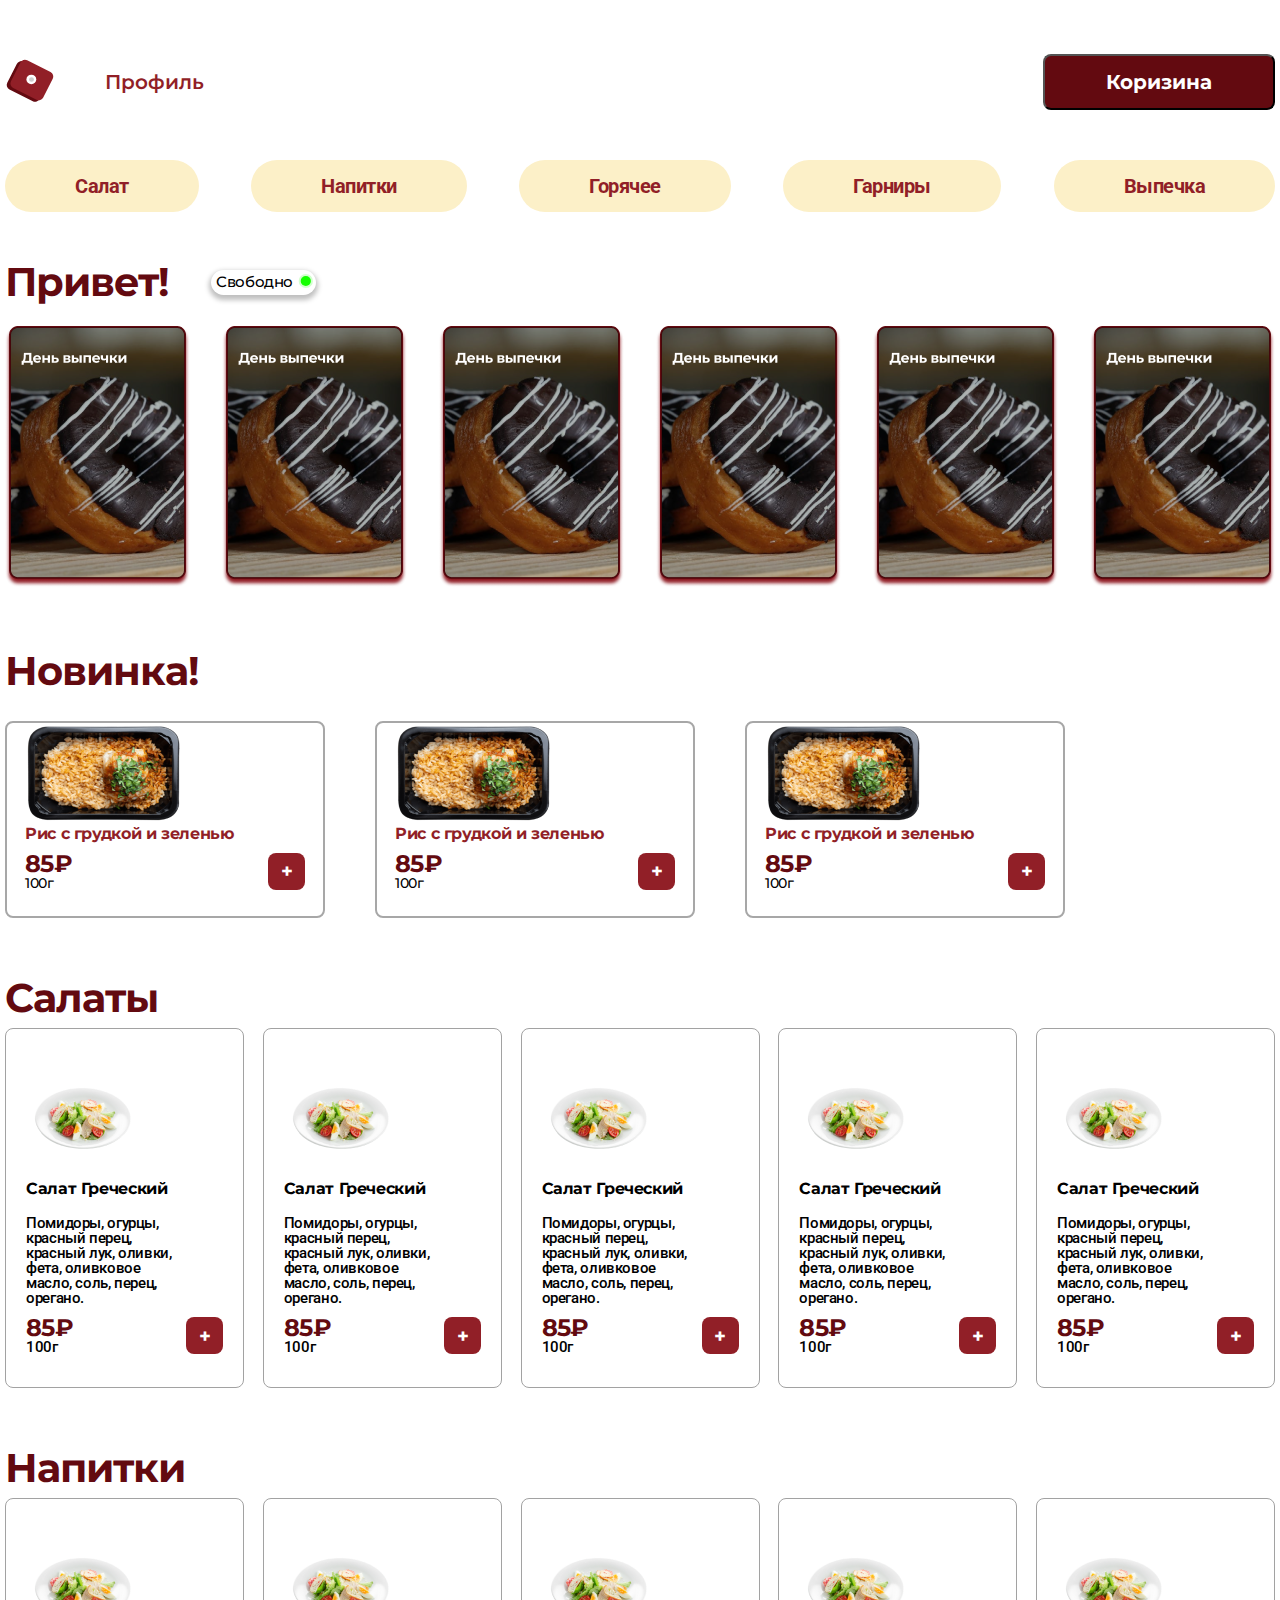
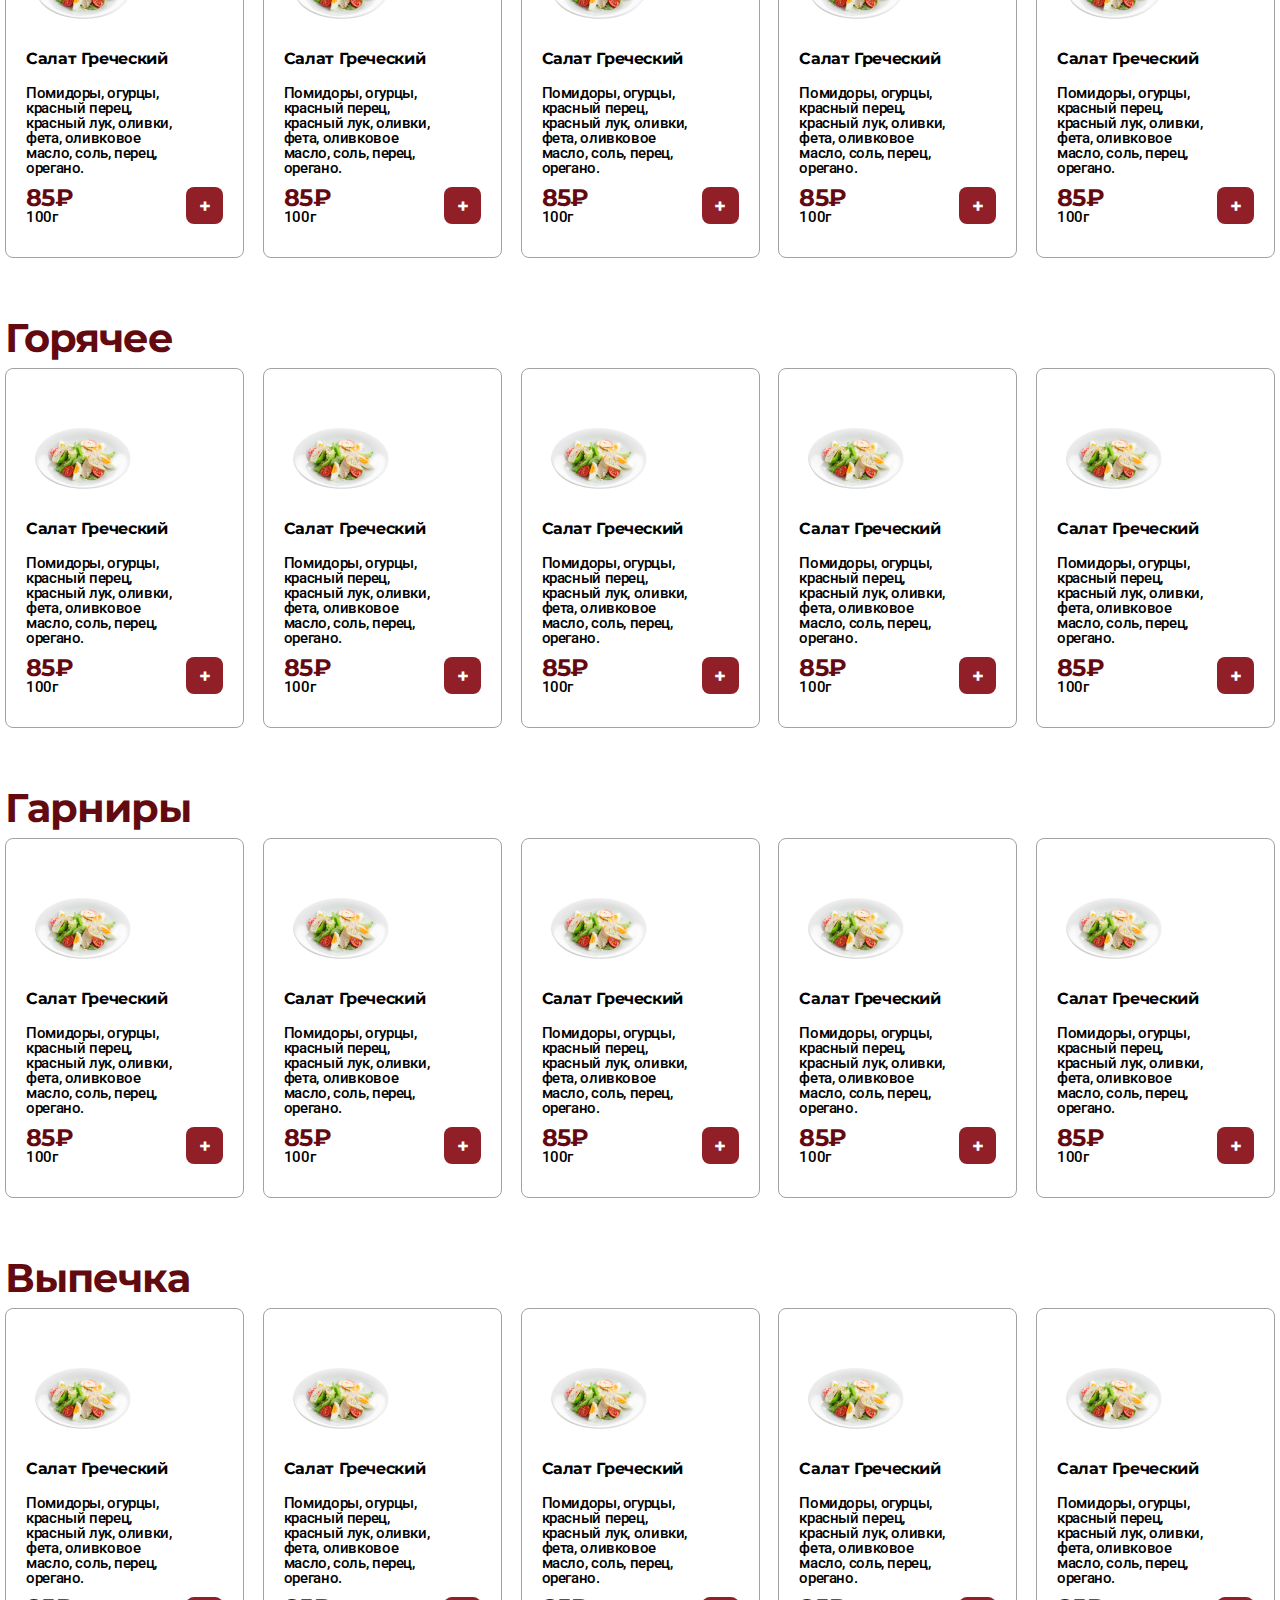
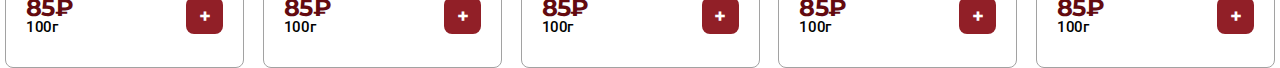
==== commit d076961b: "create window ready order" ====
--- a/front-end/index.html
+++ b/front-end/index.html
@@ -57,6 +57,15 @@
                 </div>
                 <button class="cart__total-btn">К оформлению</button>
             </div>
+        </div>
+    </aside>
+    <aside class="ready">
+        <div class="container">
+            <div class="ready__title">
+                <h3>Заказ готов</h3>
+                <h1>302</h1>
+            </div>
+            <button class="ready__button">Хорошо</button>
         </div>
     </aside>
     <header class="header">
--- a/front-end/style.css
+++ b/front-end/style.css
@@ -134,6 +134,7 @@
 
 
 .cart{
+    display: none;
     position: fixed;
     z-index: 1;
     left: 0;
@@ -145,9 +146,15 @@
 }
 
 .cart__wrapper{
+    position: relative;
+    left: 60%;
+    width: 548px;
+    height: 730px;
+
     margin-top: 10px;
     border-radius: 8px;
     background-color: white;
+    padding: 0px 20px;
 }
 
 
@@ -172,11 +179,21 @@
     cursor: pointer;
 }
 
+.cart__type-innings{
+    width: 494px;
+    padding: 14px 23px;
+    border-radius: 8px;
+    background: #FACE7F;
+}
+
 .cart__type-innings-wrapper{
+    padding: 7px 0px;
+    width: 494px;
     display: flex;
     align-items: center;
     justify-content: center;
-    background: #FACE7F;
+    border-radius: 8px;
+    background: #FCF0C8;
     
 }
 
@@ -184,10 +201,11 @@
     cursor: pointer;
     display: flex;
     align-items: center;
+    margin-right: 26px;
 }
 
 .cart__type-innings-el svg{
-    margin-right: 6px;
+    margin-left: 6px;
     width: 24px;
 }
 
@@ -208,19 +226,176 @@
     
 }
 
+.cart__type-innings h2{
+    margin-top: 11px;
+
+    text-align: center;
+
+    color: #FFF;
+    font-family: Montserrat;
+    font-size: 14px;
+    font-style: normal;
+    font-weight: 700;
+    line-height: 100%; /* 14px */
+    letter-spacing: -0.35px;
+}
+
 .cart__type-innings-el.active path{
     stroke: white;
 }
 .cart__type-innings-el.active p{
     color: #FFF;
+    font-family: Montserrat;
+    font-size: 16px;
+    font-style: normal;
+    font-weight: 700;
+    line-height: 100%; /* 16px */
+    letter-spacing: -0.4px;
+}
+
+
+.cart__cards-el{
+    margin-bottom: 241px;
+    display: flex;
+    align-items: center;
+    justify-content: space-between;
+}
+
+.cart__cards-el-text{
+    flex-basis: 60%;
+}
+
+.cart__cards-el h2 {
+    color: #000;
+    font-family: Montserrat;
+    font-size: 20px;
+    font-style: normal;
+    font-weight: 500;
+    line-height: 100%;
+    /* 20px */
+    letter-spacing: -0.5px;
+}
+
+.cart__cards-el h3 {
+    color: #630A10;
+    font-family: Montserrat;
+    font-size: 32px;
+    font-style: normal;
+    font-weight: 700;
+    line-height: 100%;
+    /* 32px */
+    letter-spacing: -0.8px;
+}
+
+.cart__cards-el-del{
+    border-radius: 8px;
+    background: #911F27;
+    padding: 6px;
+    cursor: pointer;
+}
+
+.cart__total{
+    display: flex;
+    align-items: center;
+    justify-content: space-between;
+    padding-top: 34px;
+    padding-bottom: 20px;
+    border-top: 1px solid #C5C5C5;
+}
+
+.cart__total h2{
+    color: #000;
 font-family: Montserrat;
-font-size: 16px;
+font-size: 24px;
+font-style: normal;
+font-weight: 500;
+line-height: 100%; /* 24px */
+letter-spacing: -0.6px;
+}
+
+.cart__total h3{
+    color: #630A10;
+    font-family: Montserrat;
+    font-size: 36px;
+    font-style: normal;
+    font-weight: 700;
+    line-height: 100%; /* 36px */
+    letter-spacing: -0.9px;
+}
+
+.cart__total-btn {
+    border: none;
+    cursor: pointer;
+    border-radius: 8px;
+    background: #911F27;
+
+    color: #FFF;
+    font-family: Montserrat;
+    font-size: 24px;
+    font-style: normal;
+    font-weight: 700;
+    line-height: 100%;
+    /* 24px */
+    letter-spacing: -0.6px;
+
+    padding: 12px 61px;
+}
+
+.ready {
+    display: none;
+
+    padding: 17px 16px;
+    width: 500px;
+    height: 201px;
+    position: fixed;
+    right: 5%;
+    bottom: 5%;
+    border-radius: 8px;
+    background: #FFF;
+    box-shadow: 0px 4px 27.1px 8px rgba(0, 0, 0, 0.25);
+}
+
+.ready__title{
+    display: flex;
+    align-items: center;
+}
+
+.ready__title h3{
+    padding-right: 235px;
+    color: #911F27;
+    font-family: Montserrat;
+    font-size: 24px;
+    font-style: normal;
+    font-weight: 700;
+    line-height: 100%; /* 24px */
+    letter-spacing: -0.6px;
+}
+
+.ready h1{
+    color: #630A10;
+font-family: Montserrat;
+font-size: 64px;
 font-style: normal;
 font-weight: 700;
-line-height: 100%; /* 16px */
-letter-spacing: -0.4px;
-}
-
+line-height: 100%; /* 64px */
+letter-spacing: -1.6px;
+}
+
+.ready__button{
+    margin-top: 70px;
+    padding: 19px 188px;
+    border-radius: 8px;
+    background: #911F27;
+
+    color: #FFF;
+    font-family: Montserrat;
+    font-size: 20px;
+    font-style: normal;
+    font-weight: 700;
+    line-height: 100%; /* 20px */
+    letter-spacing: -0.5px;
+    border: none;    
+}
 
 
 .container {
@@ -1080,4 +1255,9 @@
     .container {
         width: 312px;
     }
+
+    .cart__wrapper{
+        position:static;
+        width: 320px;
+    }
 }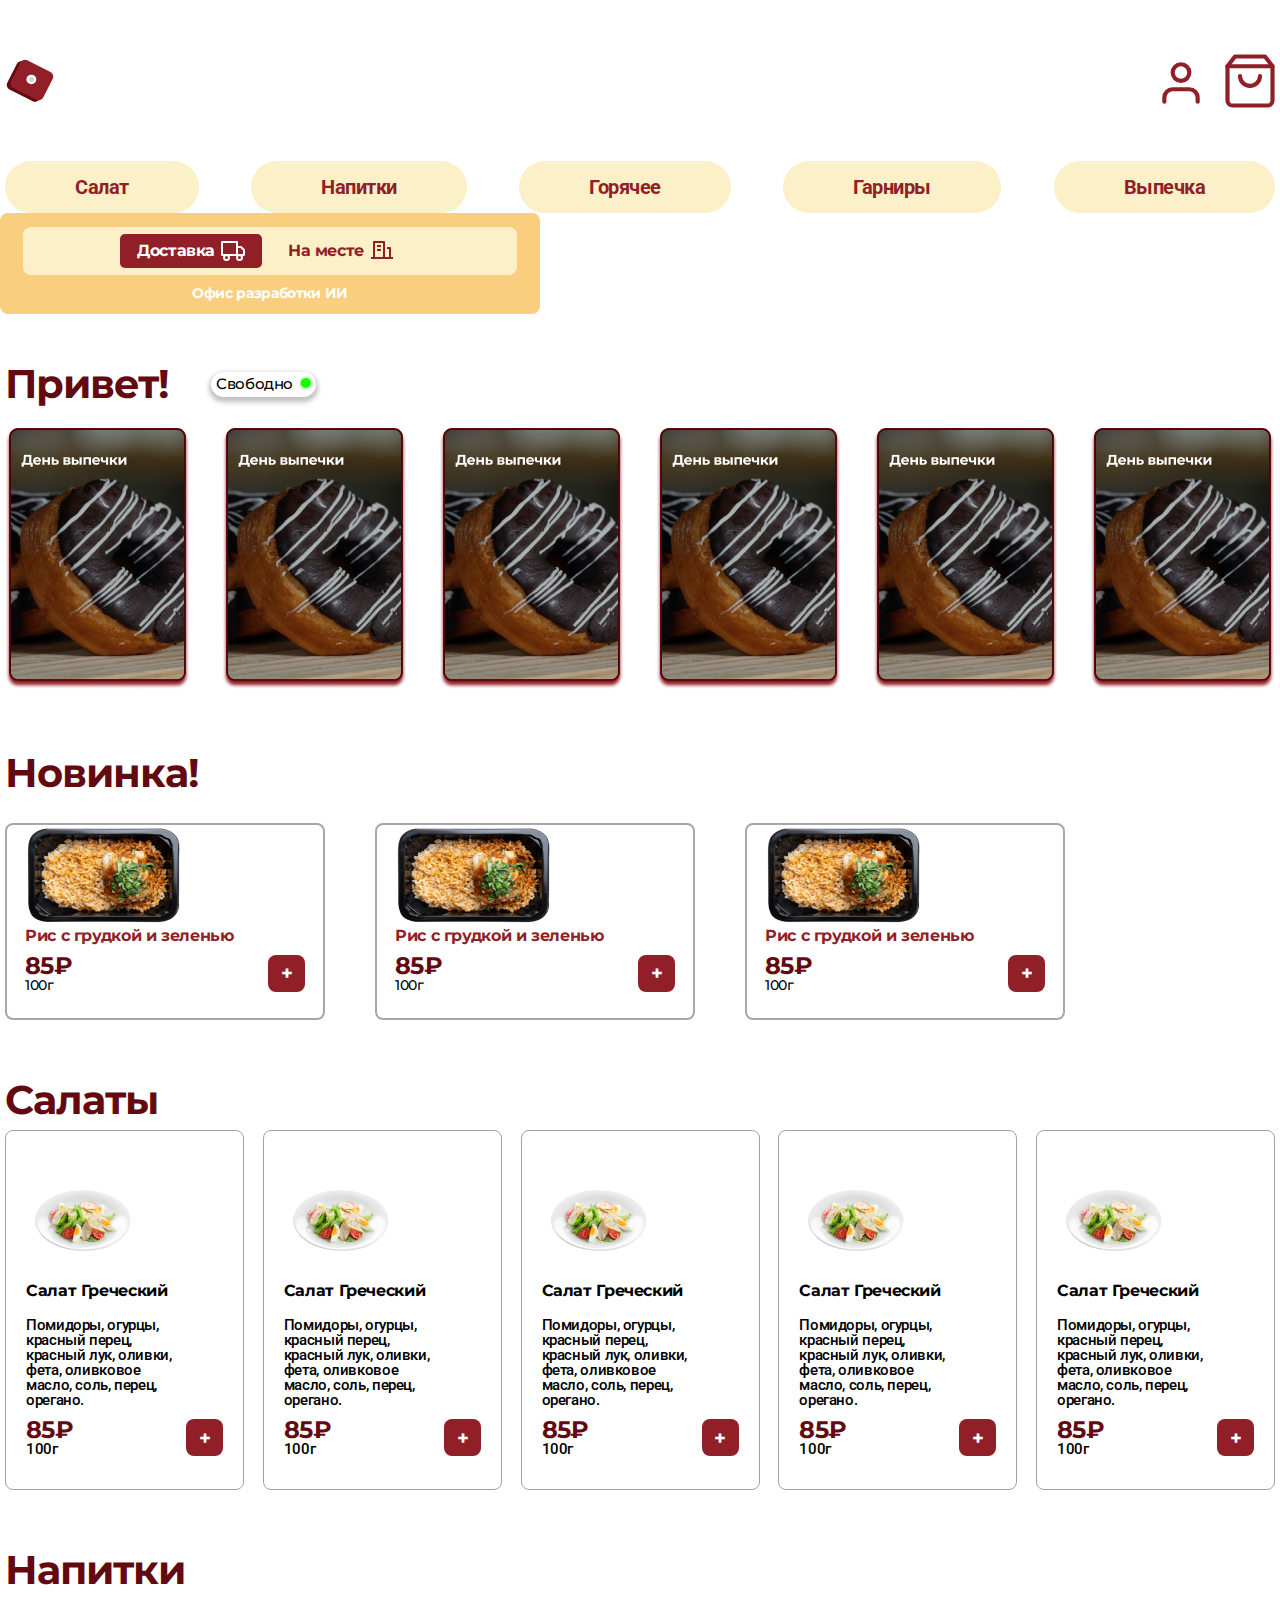
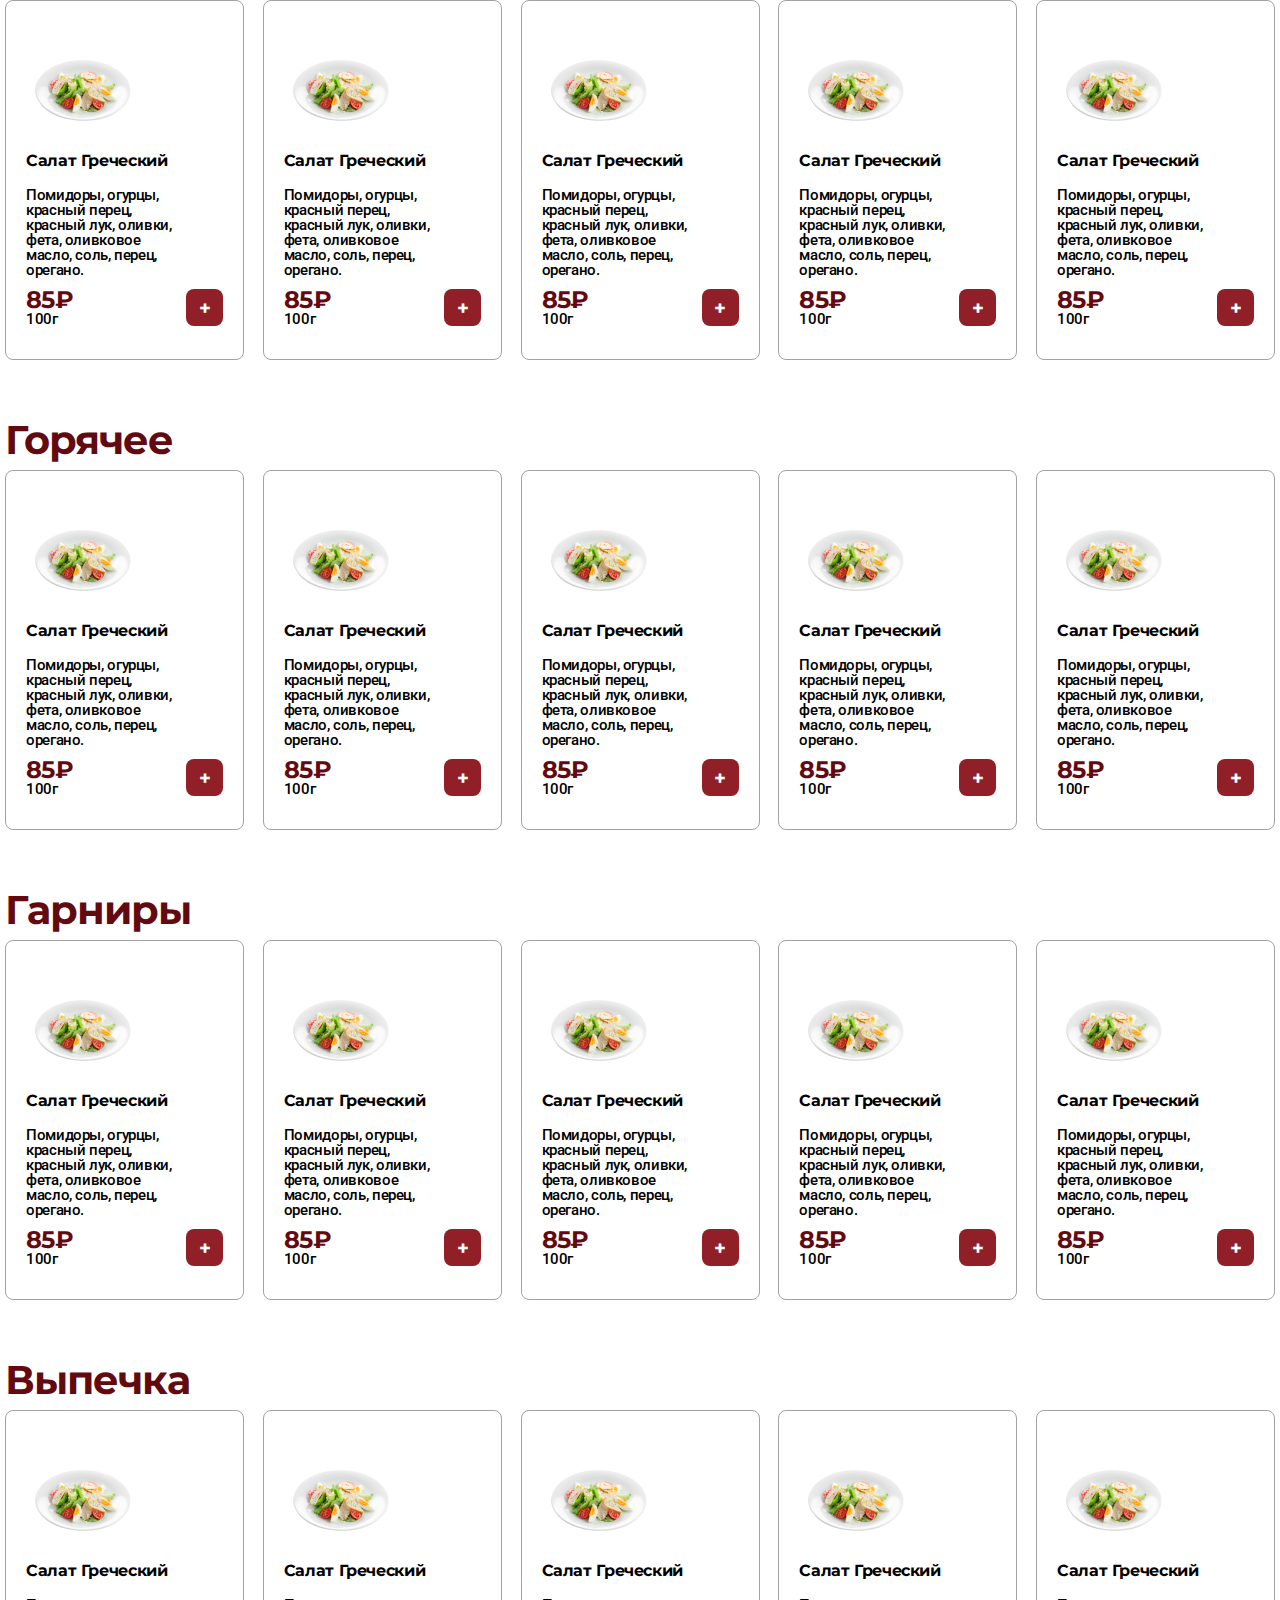
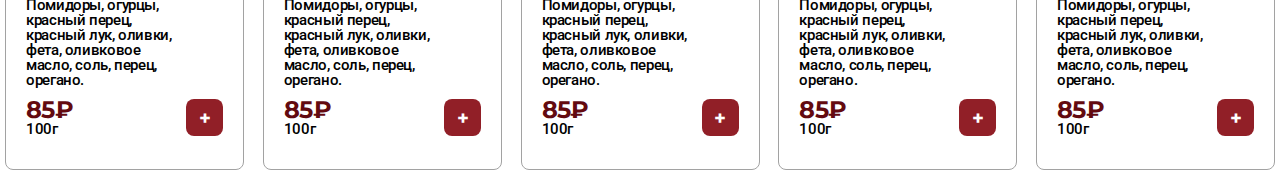
==== commit 02bbf57e: "add model window" ====
--- a/front-end/index.html
+++ b/front-end/index.html
@@ -10,6 +10,86 @@
 </head>
 
 <body>
+    <aside class="auth">
+        <div class="auth_wrapper">
+            <div class="container">
+                <div class="auth_title">
+                    <h1>Добро пожаловать в Деловой Обед!</h1>
+                    <img src="img/close.svg" alt="">
+                </div>
+                <p>Введите ваши данные для входа в сервис</p>
+                
+                <form action="" class="auth__form">
+                    <input type="email" placeholder="Почта">
+                    <input type="password" placeholder="Пароль">
+
+                    <button type="submit">Войти</button>
+                </form>
+            </div>
+       </div>
+    </aside>
+    <aside class="reg">
+        <div class="reg__wrapper">
+            <div class="reg__title">
+                <h1>Войдите в мир вкусной еды вместе с “Деловым Обедом”</h1>
+                <img src="img/close.svg" alt="">
+            </div>
+            <p>Введите ваши данные для регистрации на сайт</p>
+            <form class="reg__form" action="">
+                <input placeholder="Имя" type="text">
+                <input placeholder="Фамилия" type="text">
+                <input placeholder="Почта" type="email">
+                <input placeholder="Номер телефона" type="text">
+                <input placeholder="Место работы" type="text">
+                <button type="submit">Зарегестрироваться</button>
+            </form>
+        </div>
+    </aside>
+    <aside class="product-info">
+        <div class="container">
+            <div class="product-info-wrapper">
+                <div class="wrapper">
+                    <div class="product-info-close">
+                        <img src="img/close.svg" alt="">
+                    </div>
+                    <div class="product-info-img">
+                        <img src="img/salad_big.png" alt="">
+                    </div>
+                    <div class="product-info-text">
+                        <div class="product-info-title">
+                            <h2>Салат Греческий</h2>
+                            <p>120г</p>
+                        </div>
+                        <div class="product-info-desc">
+                            <p>Помидоры, огурцы, красный перец, красный лук, оливки, фета, оливковое масло, соль, перец, орегано.</p>
+                        </div>
+                        <div class="product-info-kbzhu">
+                            <h1>Пищевая ценность</h1>
+                            <div class="product-info-kbzu-wrapper">
+                                <div class="product-info-kbzhu-el">
+                                    <p>Калории</p>
+                                    <h3>4135 ккал</h3>
+                                </div>
+                                <div class="product-info-kbzhu-el">
+                                    <p>Белки</p>
+                                    <h3>593.5 г</h3>
+                                </div>
+                                <div class="product-info-kbzhu-el">
+                                    <p>Жиры</p>
+                                    <h3>1120 г</h3>
+                                </div>
+                                <div class="product-info-kbzhu-el">
+                                    <p>Углеводы</p>
+                                    <h3>1432 г</h3>
+                                </div>
+                            </div>
+                            <button class="button-kbzhu">В корзину</button>
+                        </div>
+                    </div>
+                </div>
+            </div>
+        </div>
+    </aside> 
     <aside class="cart">
         <div class="container">
             <div class="cart__wrapper">
@@ -72,12 +152,10 @@
         <div class="container">
             <div class="wrapper">
                 <div class="header__logo"><img src="img/logo.svg" alt=""></div>
-                <nav class="menu">
-                    <ul>
-                        <li><a href="user.html">Профиль</a></li>
-                    </ul>
-                </nav>
-                <button class="header__cart">Коризина</button>
+                <div class="cart-btns-wrapper">
+                    <img class="cart-user" src="img/mini-user.svg" alt="">
+                    <img class="cart-button" src="img/cart.svg" alt="">
+                </div>
             </div>
         </div>
     </header>
@@ -104,6 +182,26 @@
                 </div>
             </div>
         </section>
+        <div class="cart__type-innings">
+            <div class="cart__type-innings-wrapper">
+                <div class="cart__type-innings-el active">
+                    <p>Доставка</p>
+                    <svg class="truck" xmlns="http://www.w3.org/2000/svg" width="24" height="24" viewBox="0 0 24 24" fill="none">
+                        <path d="M16 3H1V16H16V3Z" stroke="#911F27" stroke-width="2" stroke-linecap="round" stroke-linejoin="round"/>
+                        <path d="M16 8H20L23 11V16H16V8Z" stroke="#911F27" stroke-width="2" stroke-linecap="round" stroke-linejoin="round"/>
+                        <path d="M5.5 21C6.88071 21 8 19.8807 8 18.5C8 17.1193 6.88071 16 5.5 16C4.11929 16 3 17.1193 3 18.5C3 19.8807 4.11929 21 5.5 21Z" stroke="#911F27" stroke-width="2" stroke-linecap="round" stroke-linejoin="round"/>
+                        <path d="M18.5 21C19.8807 21 21 19.8807 21 18.5C21 17.1193 19.8807 16 18.5 16C17.1193 16 16 17.1193 16 18.5C16 19.8807 17.1193 21 18.5 21Z" stroke="#911F27" stroke-width="2" stroke-linecap="round" stroke-linejoin="round"/>
+                    </svg>
+                </div>
+                <div class="cart__type-innings-el">
+                    <p>На месте</p>
+                    <svg class="place" xmlns="http://www.w3.org/2000/svg" width="22" height="20" viewBox="0 0 22 20" fill="none">
+                        <path d="M20 16H22V18H0V16H2V1C2 0.44772 2.44772 0 3 0H13C13.5523 0 14 0.44772 14 1V16H18V8H16V6H19C19.5523 6 20 6.44772 20 7V16ZM4 2V16H12V2H4ZM6 8H10V10H6V8ZM6 4H10V6H6V4Z" fill="#911F27"/>
+                      </svg>
+                </div>
+            </div>
+            <h2>Офис разработки ИИ</h2>
+        </div>
         <section class="welcome">
             <div class="container">
                 <div class="wrapper_title">
--- a/front-end/style.css
+++ b/front-end/style.css
@@ -133,7 +133,7 @@
 }
 
 
-.cart{
+.cart {
     display: none;
     position: fixed;
     z-index: 1;
@@ -145,7 +145,7 @@
     background-color: rgba(0, 0, 0, 0.5);
 }
 
-.cart__wrapper{
+.cart__wrapper {
     position: relative;
     left: 60%;
     width: 548px;
@@ -158,35 +158,36 @@
 }
 
 
-.cart__title{
+.cart__title {
     padding: 29px 20px;
     display: flex;
     align-items: center;
     justify-content: space-between;
 }
 
-.cart__title h1{
+.cart__title h1 {
     color: #911F27;
     font-family: Montserrat;
     font-size: 32px;
     font-style: normal;
     font-weight: 700;
-    line-height: 100%; /* 32px */
+    line-height: 100%;
+    /* 32px */
     letter-spacing: -0.8px;
 }
 
-.cart__title img{
+.cart__title img {
     cursor: pointer;
 }
 
-.cart__type-innings{
+.cart__type-innings {
     width: 494px;
     padding: 14px 23px;
     border-radius: 8px;
     background: #FACE7F;
 }
 
-.cart__type-innings-wrapper{
+.cart__type-innings-wrapper {
     padding: 7px 0px;
     width: 494px;
     display: flex;
@@ -194,39 +195,40 @@
     justify-content: center;
     border-radius: 8px;
     background: #FCF0C8;
-    
-}
-
-.cart__type-innings-el{
+
+}
+
+.cart__type-innings-el {
     cursor: pointer;
     display: flex;
     align-items: center;
     margin-right: 26px;
 }
 
-.cart__type-innings-el svg{
+.cart__type-innings-el svg {
     margin-left: 6px;
     width: 24px;
 }
 
-.cart__type-innings-el p{
+.cart__type-innings-el p {
     color: #911F27;
     font-family: Montserrat;
     font-size: 16px;
     font-style: normal;
     font-weight: 700;
-    line-height: 100%; /* 16px */
+    line-height: 100%;
+    /* 16px */
     letter-spacing: -0.4px;
 }
 
-.cart__type-innings-el.active{
+.cart__type-innings-el.active {
     padding: 5px 17px;
     background: #911F27;
     border-radius: 5px;
-    
-}
-
-.cart__type-innings h2{
+
+}
+
+.cart__type-innings h2 {
     margin-top: 11px;
 
     text-align: center;
@@ -236,32 +238,35 @@
     font-size: 14px;
     font-style: normal;
     font-weight: 700;
-    line-height: 100%; /* 14px */
+    line-height: 100%;
+    /* 14px */
     letter-spacing: -0.35px;
 }
 
-.cart__type-innings-el.active path{
+.cart__type-innings-el.active path {
     stroke: white;
 }
-.cart__type-innings-el.active p{
+
+.cart__type-innings-el.active p {
     color: #FFF;
     font-family: Montserrat;
     font-size: 16px;
     font-style: normal;
     font-weight: 700;
-    line-height: 100%; /* 16px */
+    line-height: 100%;
+    /* 16px */
     letter-spacing: -0.4px;
 }
 
 
-.cart__cards-el{
+.cart__cards-el {
     margin-bottom: 241px;
     display: flex;
     align-items: center;
     justify-content: space-between;
 }
 
-.cart__cards-el-text{
+.cart__cards-el-text {
     flex-basis: 60%;
 }
 
@@ -287,14 +292,14 @@
     letter-spacing: -0.8px;
 }
 
-.cart__cards-el-del{
+.cart__cards-el-del {
     border-radius: 8px;
     background: #911F27;
     padding: 6px;
     cursor: pointer;
 }
 
-.cart__total{
+.cart__total {
     display: flex;
     align-items: center;
     justify-content: space-between;
@@ -303,23 +308,25 @@
     border-top: 1px solid #C5C5C5;
 }
 
-.cart__total h2{
+.cart__total h2 {
     color: #000;
-font-family: Montserrat;
-font-size: 24px;
-font-style: normal;
-font-weight: 500;
-line-height: 100%; /* 24px */
-letter-spacing: -0.6px;
-}
-
-.cart__total h3{
+    font-family: Montserrat;
+    font-size: 24px;
+    font-style: normal;
+    font-weight: 500;
+    line-height: 100%;
+    /* 24px */
+    letter-spacing: -0.6px;
+}
+
+.cart__total h3 {
     color: #630A10;
     font-family: Montserrat;
     font-size: 36px;
     font-style: normal;
     font-weight: 700;
-    line-height: 100%; /* 36px */
+    line-height: 100%;
+    /* 36px */
     letter-spacing: -0.9px;
 }
 
@@ -355,33 +362,35 @@
     box-shadow: 0px 4px 27.1px 8px rgba(0, 0, 0, 0.25);
 }
 
-.ready__title{
-    display: flex;
-    align-items: center;
-}
-
-.ready__title h3{
+.ready__title {
+    display: flex;
+    align-items: center;
+}
+
+.ready__title h3 {
     padding-right: 235px;
     color: #911F27;
     font-family: Montserrat;
     font-size: 24px;
     font-style: normal;
     font-weight: 700;
-    line-height: 100%; /* 24px */
-    letter-spacing: -0.6px;
-}
-
-.ready h1{
+    line-height: 100%;
+    /* 24px */
+    letter-spacing: -0.6px;
+}
+
+.ready h1 {
     color: #630A10;
-font-family: Montserrat;
-font-size: 64px;
-font-style: normal;
-font-weight: 700;
-line-height: 100%; /* 64px */
-letter-spacing: -1.6px;
-}
-
-.ready__button{
+    font-family: Montserrat;
+    font-size: 64px;
+    font-style: normal;
+    font-weight: 700;
+    line-height: 100%;
+    /* 64px */
+    letter-spacing: -1.6px;
+}
+
+.ready__button {
     margin-top: 70px;
     padding: 19px 188px;
     border-radius: 8px;
@@ -392,9 +401,149 @@
     font-size: 20px;
     font-style: normal;
     font-weight: 700;
+    line-height: 100%;
+    /* 20px */
+    letter-spacing: -0.5px;
+    border: none;
+}
+
+.product-info {
+    display: none;
+    position: fixed;
+    z-index: 1;
+    left: 0;
+    top: 0;
+    width: 100%;
+    height: 100%;
+    overflow: auto;
+    background-color: rgba(0, 0, 0, 0.5);
+}
+
+.product-info-wrapper{
+    position: relative;
+    padding: 19px 41px;
+    left: 0%;
+    top: 10%;
+
+    margin-top: 10px;
+    border-radius: 8px;
+    background-color: white;
+}
+
+.product-info-wrapper .wrapper{
+    justify-content: flex-start;
+}
+
+.product-info-img{
+    margin-right: 100px;
+}
+
+.product-info-close{
+    position: absolute;
+    right: 0;
+    top: 2%;
+}
+
+
+.product-info-title{
+    margin-bottom: 16px;
+}
+
+.product-info-title h2{
+    color: #911F27;
+    font-family: Montserrat;
+    font-size: 24px;
+    font-style: normal;
+    font-weight: 700;
+    line-height: 100%; /* 24px */
+    letter-spacing: -0.6px;
+}
+
+.product-info-title p{
+    color: #898989;
+    font-family: Roboto;
+    font-size: 20px;
+    font-style: normal;
+    font-weight: 400;
+    line-height: 100%; /* 24px */
+    letter-spacing: -0.6px;
+}
+
+.product-info-desc{
+    width: 291px;
+    margin-bottom: 30px;
+}
+
+.product-info-desc p{
+    color: #000;
+    font-family: Roboto;
+    font-size: 15px;
+    font-style: normal;
+    font-weight: 500;
+    line-height: 100%; /* 15px */
+    letter-spacing: -0.375px;
+}
+
+.product-info-kbzhu h1{
+    color: #911F27;
+    font-family: Montserrat;
+    font-size: 24px;
+    font-style: normal;
+    font-weight: 700;
+    line-height: 100%; /* 24px */
+    letter-spacing: -0.6px;
+
+    margin-bottom: 16px;
+}
+
+.product-info-kbzu-wrapper{
+    display: flex;
+    align-items: center;
+}
+
+.product-info-kbzhu-el{
+    margin-right: 12px;
+}
+
+.product-info-kbzhu-el p{
+    color: #FACE7F;
+    font-family: Roboto;
+    font-size: 20px;
+    font-style: normal;
+    font-weight: 400;
     line-height: 100%; /* 20px */
-    letter-spacing: -0.5px;
-    border: none;    
+    letter-spacing: -0.5px;   
+}
+
+.product-info-kbzhu-el h3{
+    color: #630A10;
+    font-family: Montserrat;
+    font-size: 24px;
+    font-style: normal;
+    font-weight: 700;
+    line-height: 100%; /* 24px */
+    letter-spacing: -0.6px;
+}
+
+.button-kbzhu{
+    margin-top: 50px;
+    padding: 14px 52px;
+    border:none;
+    cursor: pointer;
+    border-radius: 8px;
+    background: #630A10;
+
+    color: #FFF;
+    font-family: Montserrat;
+    font-size: 20px;
+    font-style: normal;
+    font-weight: 700;
+    line-height: normal;
+}
+
+.cart-user {
+    width: 50px;
+    margin-right: 15px;
 }
 
 
@@ -418,7 +567,7 @@
     flex-basis: 70%;
 }
 
-.menu ul{
+.menu ul {
     display: flex;
 }
 
@@ -433,22 +582,13 @@
     padding-right: 31px;
 }
 
-.admin_menu ul li a{
+.admin_menu ul li a {
     font-size: 20px;
 }
 
-.header__cart {
+.cart-button {
     cursor: pointer;
-
-    padding: 14px 61px;
-
-    color: #FFF;
-    font-family: Montserrat;
-    font-size: 20px;
-
-    font-weight: 700;
-    border-radius: 8px;
-    background: #630A10;
+    width: 50px;
 }
 
 .link_to_menu {
@@ -709,8 +849,35 @@
 }
 
 .auth {
-    padding-top: 120px;
-}
+    display: none;
+    position: fixed;
+    z-index: 1;
+    left: 0;
+    top: 0;
+    width: 100%;
+    height: 100%;
+    overflow: auto;
+    background-color: rgba(0, 0, 0, 0.5);
+    /* padding-top: 120px; */
+}
+
+.auth_wrapper{
+    position: relative;
+    padding: 19px 0px;
+    left: 0%;
+    top: 10%;
+
+    margin-top: 10px;
+    border-radius: 8px;
+    background-color: white;
+}
+
+.auth_title{
+    display: flex;
+    align-items: center;
+    justify-content: space-between;
+}
+
 
 .auth h1 {
     padding-bottom: 20px;
@@ -772,6 +939,97 @@
     background: #911F27;
 }
 
+
+.reg{
+    display: none;
+    position: fixed;
+    z-index: 1;
+    left: 0;
+    top: 0;
+    width: 100%;
+    height: 100%;
+    overflow: auto;
+    background-color: rgba(0, 0, 0, 0.5);
+}
+
+.reg__wrapper{
+    position: relative;
+    padding: 42px 85px;
+    left: 0%;
+    top: 2%;
+
+    border-radius: 8px;
+    background-color: white;
+
+    margin: 0px 40px;
+}
+
+.reg__title{
+    display: flex;
+    align-items: center;
+    justify-content: space-between;
+}
+
+.reg__title h1{
+    width: 660px;
+
+    color: #911F27;
+    font-family: Montserrat;
+    font-size: 40px;
+    font-style: normal;
+    font-weight: 700;
+    line-height: normal;
+    margin-bottom: 10px;
+}
+
+.reg__wrapper p{
+    margin-bottom: 30px;
+    color: #000;
+    font-family: Roboto;
+    font-size: 20px;
+    font-style: normal;
+    font-weight: 700;
+    line-height: normal;
+}
+
+.reg__form{
+    display: flex;
+    flex-direction: column;
+}
+
+.reg__form input{
+    padding: 20px 0px;
+    padding-left: 30px;
+    font-family: Roboto;
+    font-style: normal;
+    font-weight: 400;
+    line-height: normal;
+
+    border-radius: 8px;
+    border: 1px solid #969696;
+
+    background: #FFF;
+    margin-bottom: 20px;
+}
+
+.reg__form button{
+    padding: 12px;
+
+    border: none;
+
+    width: 316px;
+
+    border-radius: 8px;
+    background: #911F27;
+
+    color: #FFF;
+    font-family: Montserrat;
+    font-size: 24px;
+    font-style: normal;
+    font-weight: 700;
+    line-height: 100%; /* 24px */
+    letter-spacing: -0.6px;
+}
 .link_to_back {
     margin-top: 60px;
 }
@@ -844,7 +1102,7 @@
     margin-bottom: 50px;
 }
 
-.congif_order_form select{
+.congif_order_form select {
     margin-bottom: 25px;
 
     border-radius: 8px;
@@ -888,11 +1146,11 @@
     flex-shrink: 0;
 }
 
-.ready_order{
+.ready_order {
     margin-top: 134px;
 }
 
-.ready_order h4{
+.ready_order h4 {
     padding-bottom: 32px;
 
     color: #000;
@@ -901,11 +1159,12 @@
     font-size: 32px;
     font-style: normal;
     font-weight: 700;
-    line-height: 100%; /* 32px */
+    line-height: 100%;
+    /* 32px */
     letter-spacing: -0.8px;
 }
 
-.ready_order h1{
+.ready_order h1 {
     padding-bottom: 48px;
     color: #911F27;
     text-align: center;
@@ -913,12 +1172,13 @@
     font-size: 128px;
     font-style: normal;
     font-weight: 700;
-    line-height: 100%; /* 128px */
+    line-height: 100%;
+    /* 128px */
     letter-spacing: -3.2px;
 }
 
 
-.ready_order button{
+.ready_order button {
     position: relative;
     left: 39%;
 
@@ -929,7 +1189,8 @@
     font-size: 24px;
     font-style: normal;
     font-weight: 700;
-    line-height: 100%; /* 24px */
+    line-height: 100%;
+    /* 24px */
     letter-spacing: -0.6px;
 
     width: 281px;
@@ -940,11 +1201,11 @@
     background: #911F27;
 }
 
-.board{
+.board {
     margin-top: 147px;
 }
 
-.board h1{
+.board h1 {
     color: #911F27;
     font-family: Montserrat;
     font-size: 40px;
@@ -954,7 +1215,7 @@
     margin-bottom: 60px;
 }
 
-.board__card{
+.board__card {
     padding: 23px 0px;
     padding-left: 37px;
     width: 390px;
@@ -965,7 +1226,7 @@
     background: #FFF;
 }
 
-.board__card-number{
+.board__card-number {
     color: #911F27;
     font-family: Montserrat;
     font-size: 40px;
@@ -974,62 +1235,65 @@
     line-height: normal;
 }
 
-.board__card-el{
-    display: flex;
-    align-items: center;
-}
-
-.board__card-el img{
+.board__card-el {
+    display: flex;
+    align-items: center;
+}
+
+.board__card-el img {
     padding-right: 15px;
 }
 
-.board__card-el-info h2{
+.board__card-el-info h2 {
     color: #000;
     font-family: Montserrat;
     font-size: 20px;
     font-style: normal;
     font-weight: 500;
-    line-height: 100%; /* 20px */
+    line-height: 100%;
+    /* 20px */
     letter-spacing: -0.5px;
 }
 
-.board__card-el-info h3{
+.board__card-el-info h3 {
     color: #630A10;
     font-family: Montserrat;
     font-size: 32px;
     font-style: normal;
     font-weight: 700;
-    line-height: 100%; /* 32px */
+    line-height: 100%;
+    /* 32px */
     letter-spacing: -0.8px;
 }
 
-.board__card-user{
+.board__card-user {
     margin-top: 45px;
 
     display: flex;
     align-items: center;
 }
 
-.board__card-user p{
+.board__card-user p {
     color: #911F27;
     font-family: Roboto;
     font-size: 16px;
     font-style: normal;
     font-weight: 400;
-    line-height: 100%; /* 16px */
+    line-height: 100%;
+    /* 16px */
     letter-spacing: -0.4px;
 }
 
-.board__card-info{
-    display: flex;
-    align-items: center;
-}
-
-.board__card-info-table{
+.board__card-info {
+    display: flex;
+    align-items: center;
+}
+
+.board__card-info-table {
     padding-right: 10px;
 }
 
-.board__card-info-table p{
+.board__card-info-table p {
     color: #911F27;
     font-family: Montserrat;
     font-size: 16px;
@@ -1039,19 +1303,20 @@
     letter-spacing: -0.4px;
 }
 
-.board__card-info-table span{
+.board__card-info-table span {
     color: #911F27;
     font-family: Montserrat;
     font-size: 24px;
     font-style: normal;
     font-weight: 900;
-    line-height: 100%; /* 24px */
-    letter-spacing: -0.6px;
-}
-
-
-
-.board__card-info-time p{
+    line-height: 100%;
+    /* 24px */
+    letter-spacing: -0.6px;
+}
+
+
+
+.board__card-info-time p {
     color: #911F27;
     font-family: Montserrat;
     font-size: 16px;
@@ -1061,19 +1326,20 @@
     letter-spacing: -0.4px;
 }
 
-.board__card-info-time span{
+.board__card-info-time span {
     color: #911F27;
     font-family: Montserrat;
     font-size: 24px;
     font-style: normal;
     font-weight: 900;
-    line-height: 100%; /* 24px */
-    letter-spacing: -0.6px;
-}
-
-.board__card button{
+    line-height: 100%;
+    /* 24px */
+    letter-spacing: -0.6px;
+}
+
+.board__card button {
     cursor: pointer;
-    border:none;
+    border: none;
 
     margin-top: 50px;
 
@@ -1089,16 +1355,17 @@
     font-size: 24px;
     font-style: normal;
     font-weight: 700;
-    line-height: 100%; /* 24px */
-    letter-spacing: -0.6px;
-    
-}
-
-.rev{
+    line-height: 100%;
+    /* 24px */
+    letter-spacing: -0.6px;
+
+}
+
+.rev {
     margin-top: 140px;
 }
 
-.rev h1{
+.rev h1 {
     color: #911F27;
     font-family: Montserrat;
     font-size: 40px;
@@ -1109,7 +1376,7 @@
     margin-bottom: 25px;
 }
 
-.rev input{
+.rev input {
     margin-bottom: 111px;
     width: 722px;
     padding: 15px 0px;
@@ -1119,7 +1386,7 @@
     background: #FFF;
 }
 
-.rev__card{
+.rev__card {
     border-radius: 8px;
     border: 2px solid #A7A7A7;
 
@@ -1127,14 +1394,14 @@
     padding-left: 20px;
 }
 
-.rev__card-title{
+.rev__card-title {
     display: flex;
     align-items: center;
     margin-bottom: 70px;
 }
 
 
-.rev__card-title h2{
+.rev__card-title h2 {
     margin-left: 10px;
     width: 218px;
     color: #911F27;
@@ -1142,75 +1409,78 @@
     font-size: 24px;
     font-style: normal;
     font-weight: 700;
-    line-height: 100%; /* 24px */
-    letter-spacing: -0.6px;
-}
-
-.rev__card-el{
-    display: flex;
-    align-items: center;
-}
-
-.rev__card-el-user{
+    line-height: 100%;
+    /* 24px */
+    letter-spacing: -0.6px;
+}
+
+.rev__card-el {
+    display: flex;
+    align-items: center;
+}
+
+.rev__card-el-user {
     margin-right: 30px;
 }
 
-.rev__card-el-text h3{
+.rev__card-el-text h3 {
     color: #630A10;
     font-family: Montserrat;
     font-size: 24px;
     font-style: normal;
     font-weight: 700;
-    line-height: 100%; /* 24px */
+    line-height: 100%;
+    /* 24px */
     letter-spacing: -0.6px;
 
     margin-bottom: 10px;
 }
 
-.rev__card-el-text p{
+.rev__card-el-text p {
     width: 614px;
     color: #000;
     font-family: Roboto;
     font-size: 24px;
     font-style: normal;
     font-weight: 400;
-    line-height: 100%; /* 24px */
-    letter-spacing: -0.6px;
-}
-
-.menu-cards{
+    line-height: 100%;
+    /* 24px */
+    letter-spacing: -0.6px;
+}
+
+.menu-cards {
     margin-top: 130px;
 }
 
-.menu-cards .wrapper{
-  justify-content: flex-start;  
-}
-
-.menu-cards h1{
-    color: #911F27;
-font-family: Montserrat;
-font-size: 40px;
-font-style: normal;
-font-weight: 700;
-line-height: normal;
-margin-bottom: 40px;
-}
-
-.menu-cards .eat__product{
+.menu-cards .wrapper {
+    justify-content: flex-start;
+}
+
+.menu-cards h1 {
+    color: #911F27;
+    font-family: Montserrat;
+    font-size: 40px;
+    font-style: normal;
+    font-weight: 700;
+    line-height: normal;
+    margin-bottom: 40px;
+}
+
+.menu-cards .eat__product {
     margin-right: 15px;
 }
 
-.edit_menu{
+.edit_menu {
     margin-top: 45px;
     margin-bottom: 95px;
 }
 
-.edit_menu form{
+.edit_menu form {
     display: flex;
     flex-direction: column;
 }
 
-.edit_menu-form{
+.edit_menu-form {
     padding-left: 20px;
     border-radius: 8px;
     border: 2px solid #C3C3C3;
@@ -1220,7 +1490,7 @@
     margin-bottom: 15px;
 }
 
-.edit_menu-form-big{
+.edit_menu-form-big {
     padding-left: 20px;
     border-radius: 8px;
     border: 2px solid #C3C3C3;
@@ -1232,7 +1502,7 @@
     margin-bottom: 15px;
 }
 
-.edit_menu-btn{
+.edit_menu-btn {
     border: none;
     cursor: pointer;
 
@@ -1247,7 +1517,8 @@
     font-size: 24px;
     font-style: normal;
     font-weight: 700;
-    line-height: 100%; /* 24px */
+    line-height: 100%;
+    /* 24px */
     letter-spacing: -0.6px;
 }
 
@@ -1256,8 +1527,8 @@
         width: 312px;
     }
 
-    .cart__wrapper{
-        position:static;
+    .cart__wrapper {
+        position: static;
         width: 320px;
     }
 }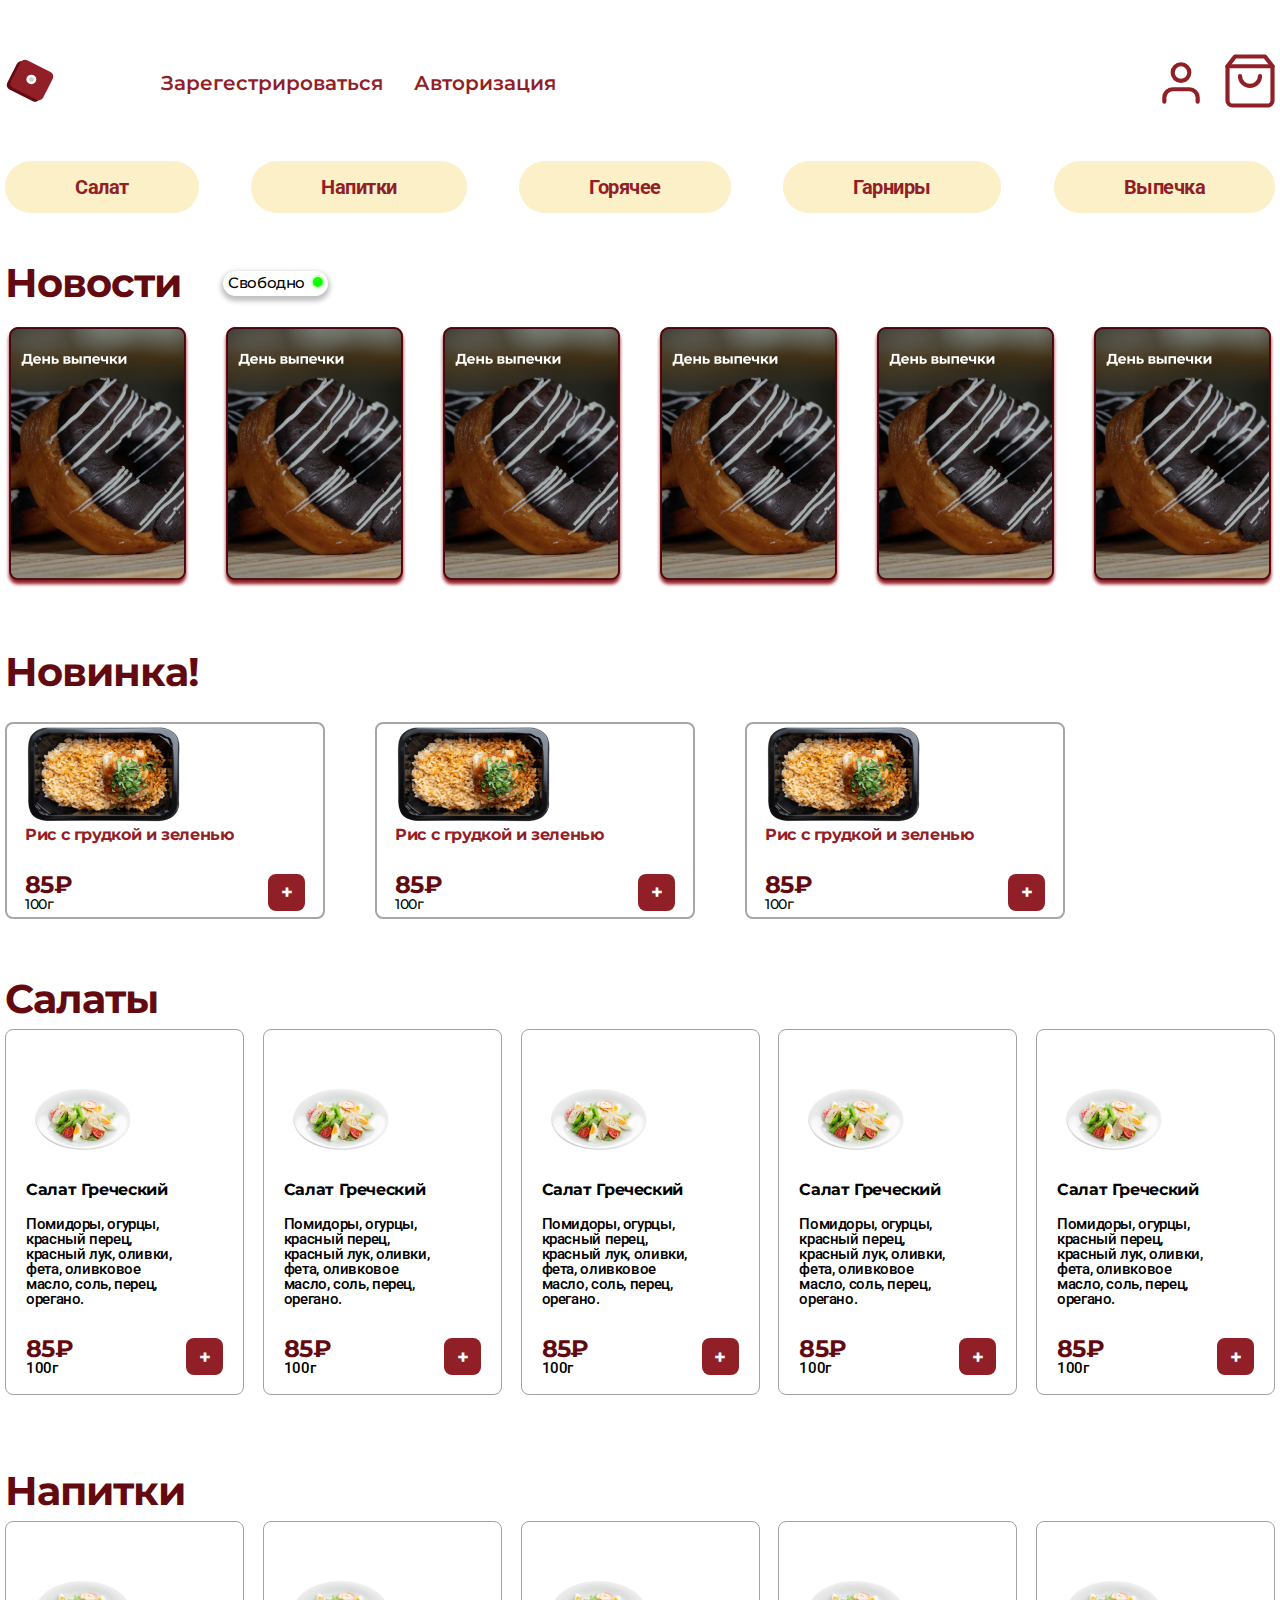
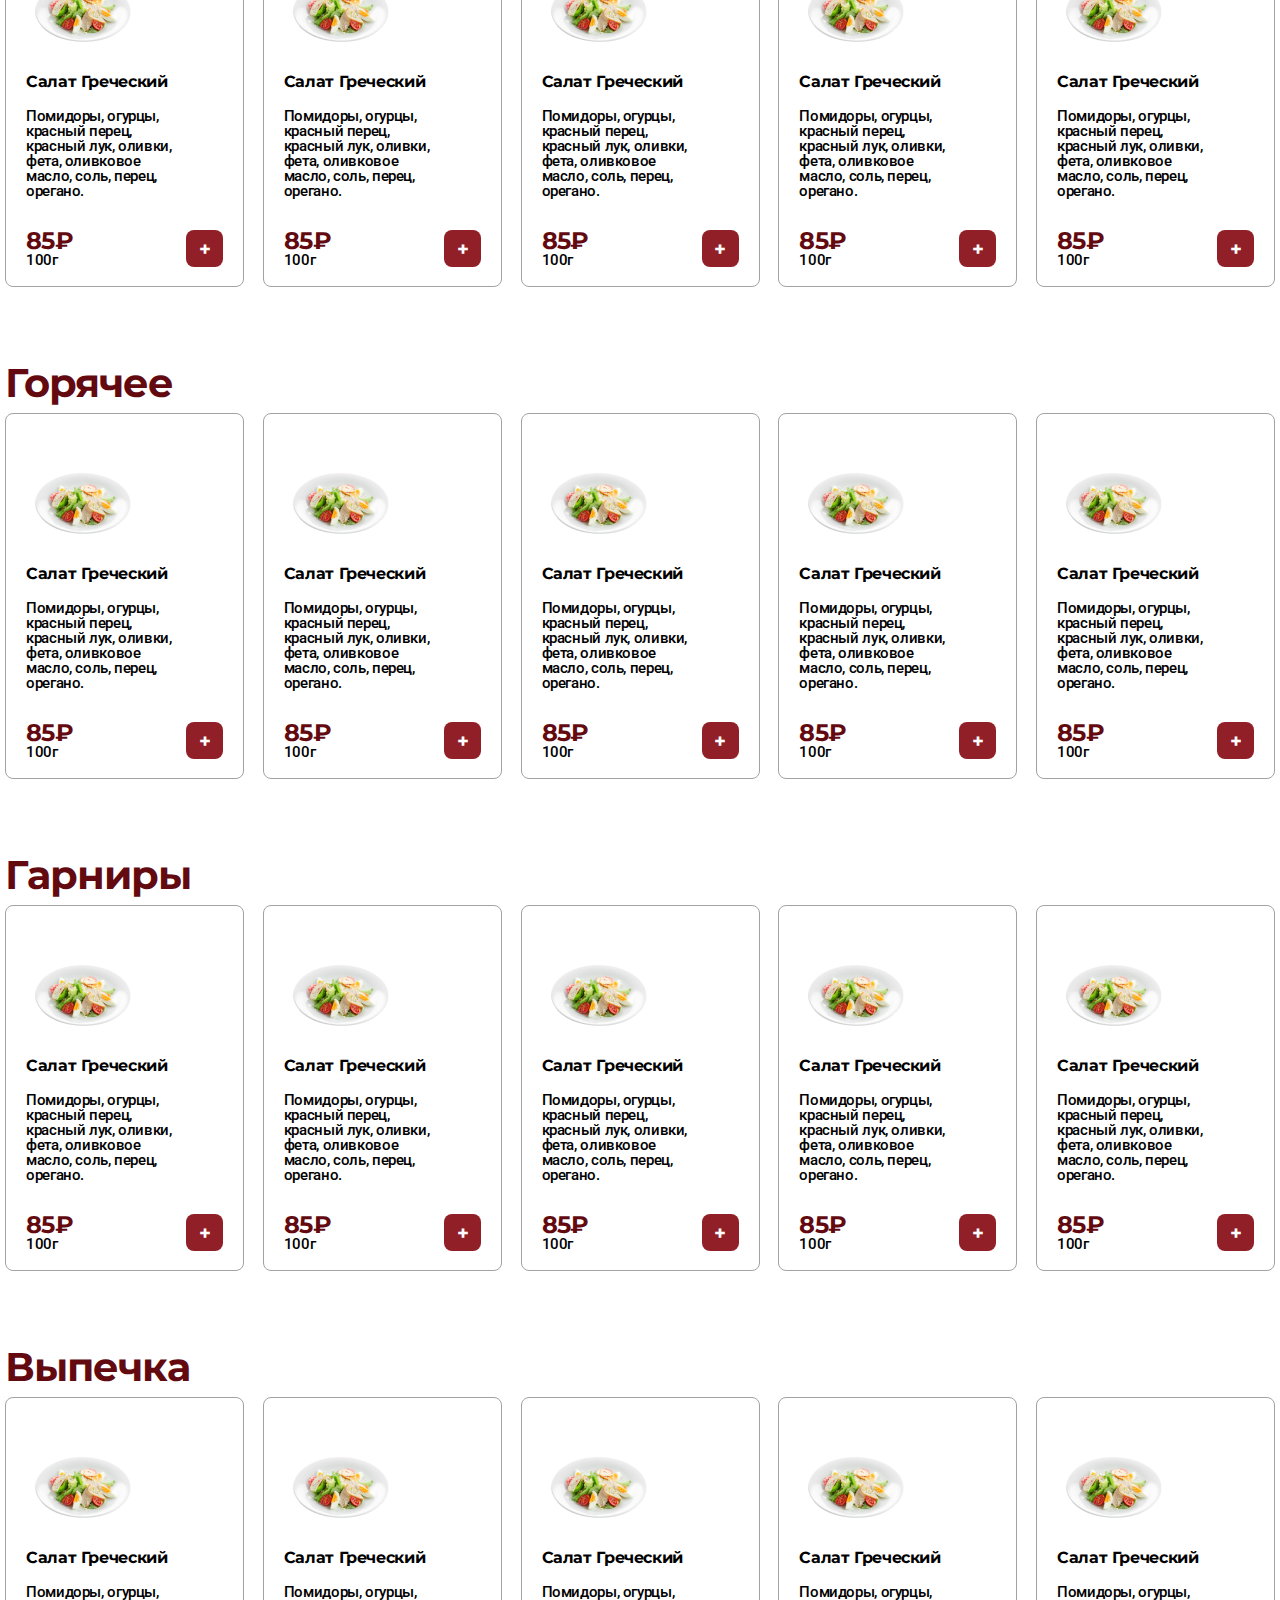
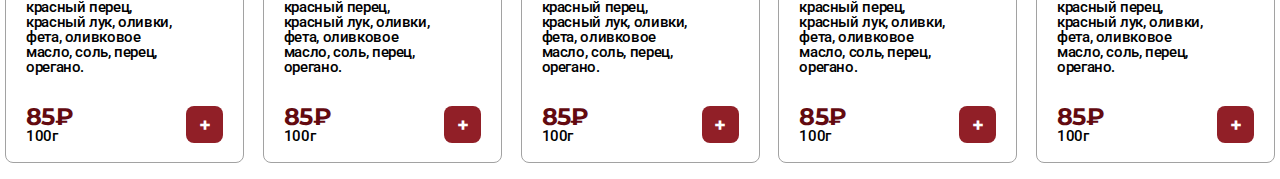
==== commit 5e5ffe2e: "add back-end 2.0" ====
--- a/front-end/index.html
+++ b/front-end/index.html
@@ -14,8 +14,8 @@
         <div class="auth_wrapper">
             <div class="container">
                 <div class="auth_title">
-                    <h1>Добро пожаловать в Деловой Обед!</h1>
-                    <img src="img/close.svg" alt="">
+                    <h1>Добро пожаловxать в Деловой Обед!</h1>
+                    <img class="authClose" src="img/close.svg" alt="">
                 </div>
                 <p>Введите ваши данные для входа в сервис</p>
                 
@@ -32,7 +32,7 @@
         <div class="reg__wrapper">
             <div class="reg__title">
                 <h1>Войдите в мир вкусной еды вместе с “Деловым Обедом”</h1>
-                <img src="img/close.svg" alt="">
+                <img class="regClose" src="img/close.svg" alt="">
             </div>
             <p>Введите ваши данные для регистрации на сайт</p>
             <form class="reg__form" action="">
@@ -152,6 +152,14 @@
         <div class="container">
             <div class="wrapper">
                 <div class="header__logo"><img src="img/logo.svg" alt=""></div>
+                <nav class="menu">
+                    <p class="authBtn">
+                        Зарегестрироваться
+                    </p>
+                    <p class="regBtn">
+                        Авторизация
+                    </p>
+                </nav>
                 <div class="cart-btns-wrapper">
                     <img class="cart-user" src="img/mini-user.svg" alt="">
                     <img class="cart-button" src="img/cart.svg" alt="">
@@ -182,30 +190,32 @@
                 </div>
             </div>
         </section>
-        <div class="cart__type-innings">
-            <div class="cart__type-innings-wrapper">
-                <div class="cart__type-innings-el active">
-                    <p>Доставка</p>
-                    <svg class="truck" xmlns="http://www.w3.org/2000/svg" width="24" height="24" viewBox="0 0 24 24" fill="none">
-                        <path d="M16 3H1V16H16V3Z" stroke="#911F27" stroke-width="2" stroke-linecap="round" stroke-linejoin="round"/>
-                        <path d="M16 8H20L23 11V16H16V8Z" stroke="#911F27" stroke-width="2" stroke-linecap="round" stroke-linejoin="round"/>
-                        <path d="M5.5 21C6.88071 21 8 19.8807 8 18.5C8 17.1193 6.88071 16 5.5 16C4.11929 16 3 17.1193 3 18.5C3 19.8807 4.11929 21 5.5 21Z" stroke="#911F27" stroke-width="2" stroke-linecap="round" stroke-linejoin="round"/>
-                        <path d="M18.5 21C19.8807 21 21 19.8807 21 18.5C21 17.1193 19.8807 16 18.5 16C17.1193 16 16 17.1193 16 18.5C16 19.8807 17.1193 21 18.5 21Z" stroke="#911F27" stroke-width="2" stroke-linecap="round" stroke-linejoin="round"/>
-                    </svg>
-                </div>
-                <div class="cart__type-innings-el">
-                    <p>На месте</p>
-                    <svg class="place" xmlns="http://www.w3.org/2000/svg" width="22" height="20" viewBox="0 0 22 20" fill="none">
-                        <path d="M20 16H22V18H0V16H2V1C2 0.44772 2.44772 0 3 0H13C13.5523 0 14 0.44772 14 1V16H18V8H16V6H19C19.5523 6 20 6.44772 20 7V16ZM4 2V16H12V2H4ZM6 8H10V10H6V8ZM6 4H10V6H6V4Z" fill="#911F27"/>
-                      </svg>
-                </div>
-            </div>
-            <h2>Офис разработки ИИ</h2>
+        <div class="container">
+            <div class="cart__type-innings-mobile">
+                <div class="cart__type-innings-wrapper">
+                    <div class="cart__type-innings-el active">
+                        <p>Доставка</p>
+                        <svg class="truck" xmlns="http://www.w3.org/2000/svg" width="24" height="24" viewBox="0 0 24 24" fill="none">
+                            <path d="M16 3H1V16H16V3Z" stroke="#911F27" stroke-width="2" stroke-linecap="round" stroke-linejoin="round"/>
+                            <path d="M16 8H20L23 11V16H16V8Z" stroke="#911F27" stroke-width="2" stroke-linecap="round" stroke-linejoin="round"/>
+                            <path d="M5.5 21C6.88071 21 8 19.8807 8 18.5C8 17.1193 6.88071 16 5.5 16C4.11929 16 3 17.1193 3 18.5C3 19.8807 4.11929 21 5.5 21Z" stroke="#911F27" stroke-width="2" stroke-linecap="round" stroke-linejoin="round"/>
+                            <path d="M18.5 21C19.8807 21 21 19.8807 21 18.5C21 17.1193 19.8807 16 18.5 16C17.1193 16 16 17.1193 16 18.5C16 19.8807 17.1193 21 18.5 21Z" stroke="#911F27" stroke-width="2" stroke-linecap="round" stroke-linejoin="round"/>
+                        </svg>
+                    </div>
+                    <div class="cart__type-innings-el">
+                        <p>На месте</p>
+                        <svg class="place" xmlns="http://www.w3.org/2000/svg" width="22" height="20" viewBox="0 0 22 20" fill="none">
+                            <path d="M20 16H22V18H0V16H2V1C2 0.44772 2.44772 0 3 0H13C13.5523 0 14 0.44772 14 1V16H18V8H16V6H19C19.5523 6 20 6.44772 20 7V16ZM4 2V16H12V2H4ZM6 8H10V10H6V8ZM6 4H10V6H6V4Z" fill="#911F27"/>
+                          </svg>
+                    </div>
+                </div>
+                <h2>Офис разработки ИИ</h2>
+            </div>
         </div>
         <section class="welcome">
             <div class="container">
                 <div class="wrapper_title">
-                    <h1>Привет!</h1>
+                    <h1>Новости</h1>
                     <div class="queue">
                         <p>Свободно</p>
                         <div class="point">
@@ -271,7 +281,7 @@
         <section class="salad" id="salad">
             <div class="container">
                 <h1 class="eat__title">Салаты</h1>
-                <div class="wrapper">
+                <div class="wrapper salad__wrapper">
                     <div class="eat__product">
                         <img src="img/salad.png" alt="">
                         <h3>Салат Греческий</h3>
--- a/front-end/style.css
+++ b/front-end/style.css
@@ -180,7 +180,12 @@
     cursor: pointer;
 }
 
-.cart__type-innings {
+.cart__type-innings-mobile{
+    display: none;
+}
+
+.cart__type-innings,
+.cart__type-innings-mobile {
     width: 494px;
     padding: 14px 23px;
     border-radius: 8px;
@@ -228,7 +233,8 @@
 
 }
 
-.cart__type-innings h2 {
+.cart__type-innings h2,
+.cart__type-innings-mobile h2 {
     margin-top: 11px;
 
     text-align: center;
@@ -350,7 +356,6 @@
 
 .ready {
     display: none;
-
     padding: 17px 16px;
     width: 500px;
     height: 201px;
@@ -567,12 +572,14 @@
     flex-basis: 70%;
 }
 
-.menu ul {
-    display: flex;
-}
-
-.menu ul li a {
-    text-decoration: none;
+.menu {
+    display: flex;
+    align-items: center;
+}
+
+.menu p {
+    cursor: pointer;
+    overflow: scroll;
     color: #911F27;
     font-family: Montserrat;
     font-size: 20px;
@@ -714,6 +721,8 @@
 }
 
 .new__card-footer {
+    position: relative;
+    top: 20px;
     padding-top: 10px;
     display: flex;
     align-items: center;
@@ -763,10 +772,12 @@
 }
 
 .eat__product {
+    margin-bottom: 16px;
     padding: 32px 20px;
     border-radius: 8px;
     border: 1px solid #A2A2A2;
     background: #FFF;
+    height: 300px;
 }
 
 .eat__title {
@@ -804,6 +815,10 @@
     /* 15px */
     letter-spacing: -0.375px;
     width: 160px;
+}
+
+.new__card-footer p{
+    padding: 0;
 }
 
 .user_info {
@@ -1082,16 +1097,21 @@
     letter-spacing: -1px;
 }
 
-.congif_order h3 {
-    color: #911F27;
-    font-family: Montserrat;
-    font-size: 20px;
+.adress{
+    display: none;
+}
+
+.congif_order__title h3 {
+    color: #911F27;
+    font-family: Montserrat;
+    font-size: 40px;
     font-style: normal;
     font-weight: 700;
     line-height: 100%;
     /* 20px */
     letter-spacing: -0.5px;
 
+    padding-top: 50px;
     margin-bottom: 50px;
 }
 
@@ -1119,7 +1139,7 @@
     padding-left: 18px;
 }
 
-.congif_order_form button {
+.congif_order-btn{
     cursor: pointer;
     border: none;
 
@@ -1525,10 +1545,33 @@
 @media(max-width: 450px) {
     .container {
         width: 312px;
+        margin: 0;
+        padding:0px 40px;
+    }
+
+    .header{
+        width: 320px;
+    }
+
+    .link_to_menu{
+        display: none;
     }
 
     .cart__wrapper {
         position: static;
         width: 320px;
     }
+
+    .cart__type-innings{
+        margin-top: 30px;
+    }
+
+    .cart__type-innings-mobile,
+    .cart__type-innings-wrapper{
+        width: 320px;
+    }
+
+    .cart__type-innings-mobile{
+        display: block;
+    }
 }